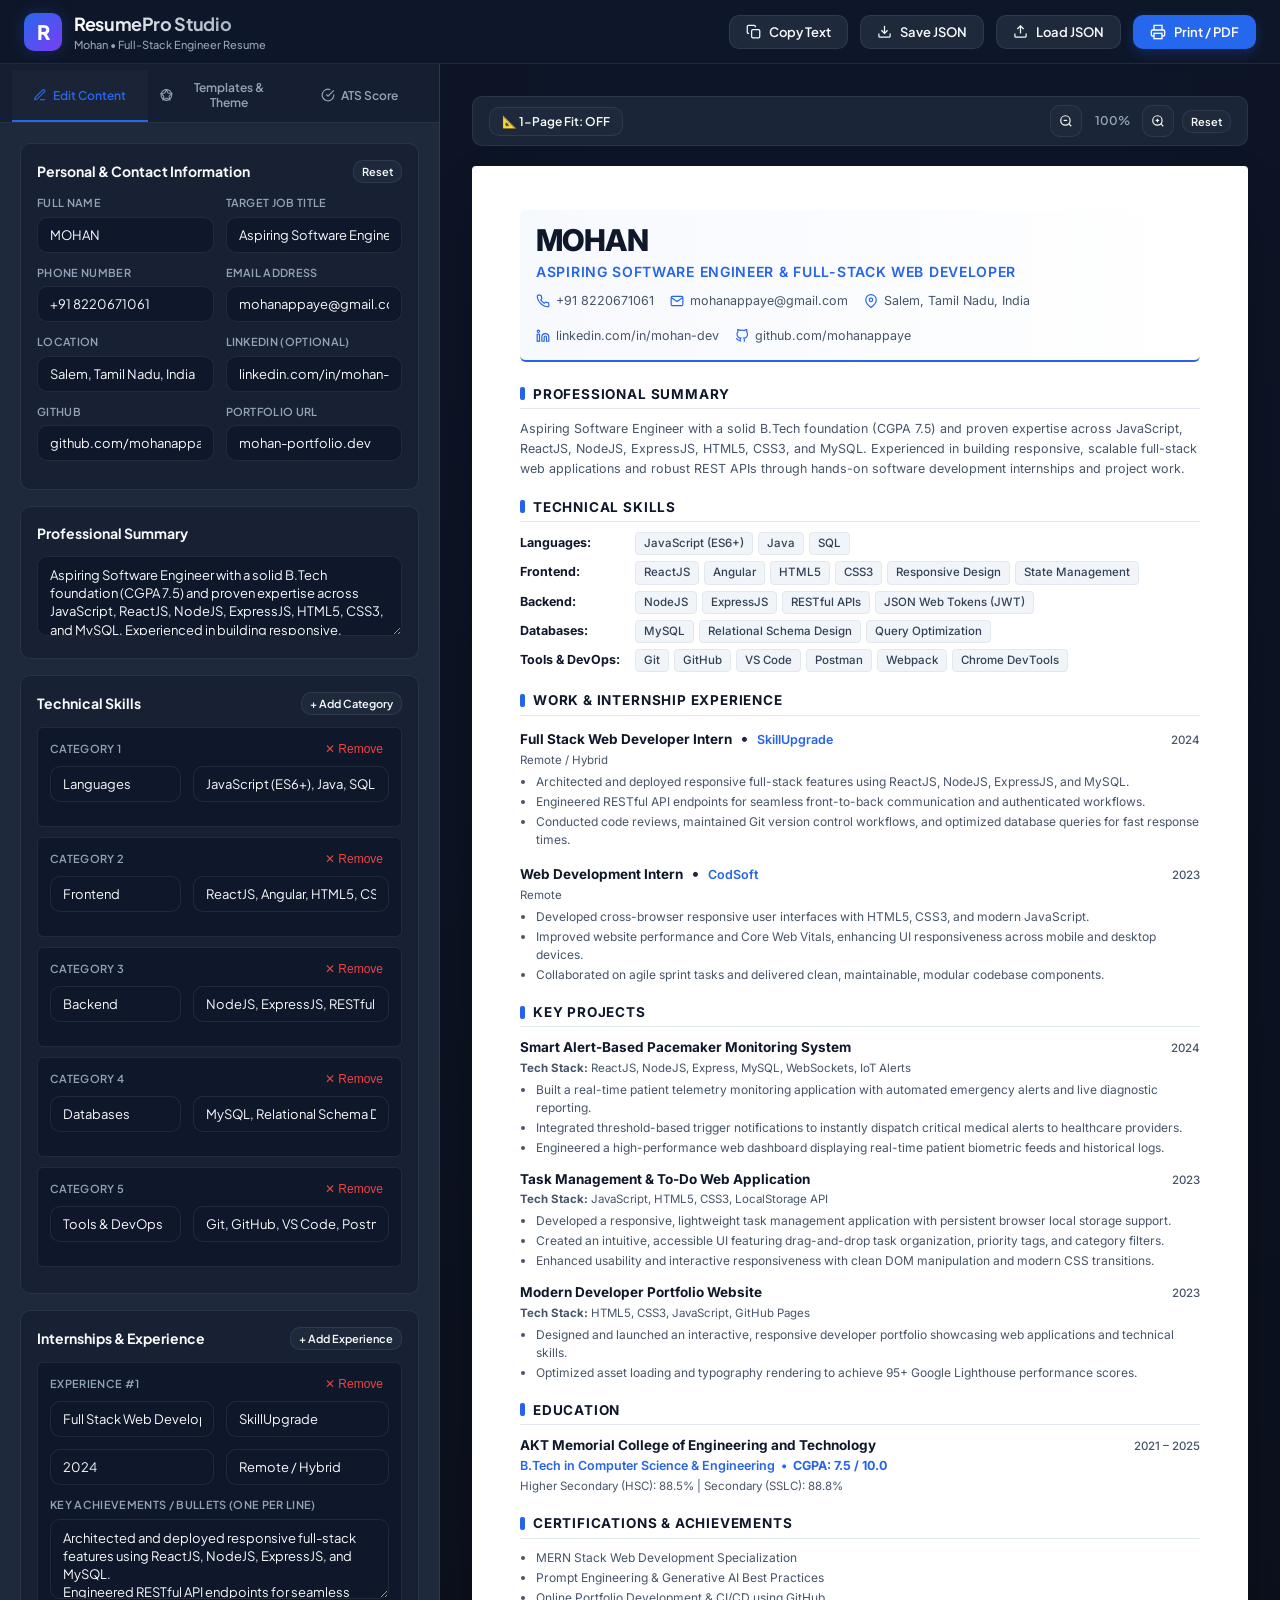
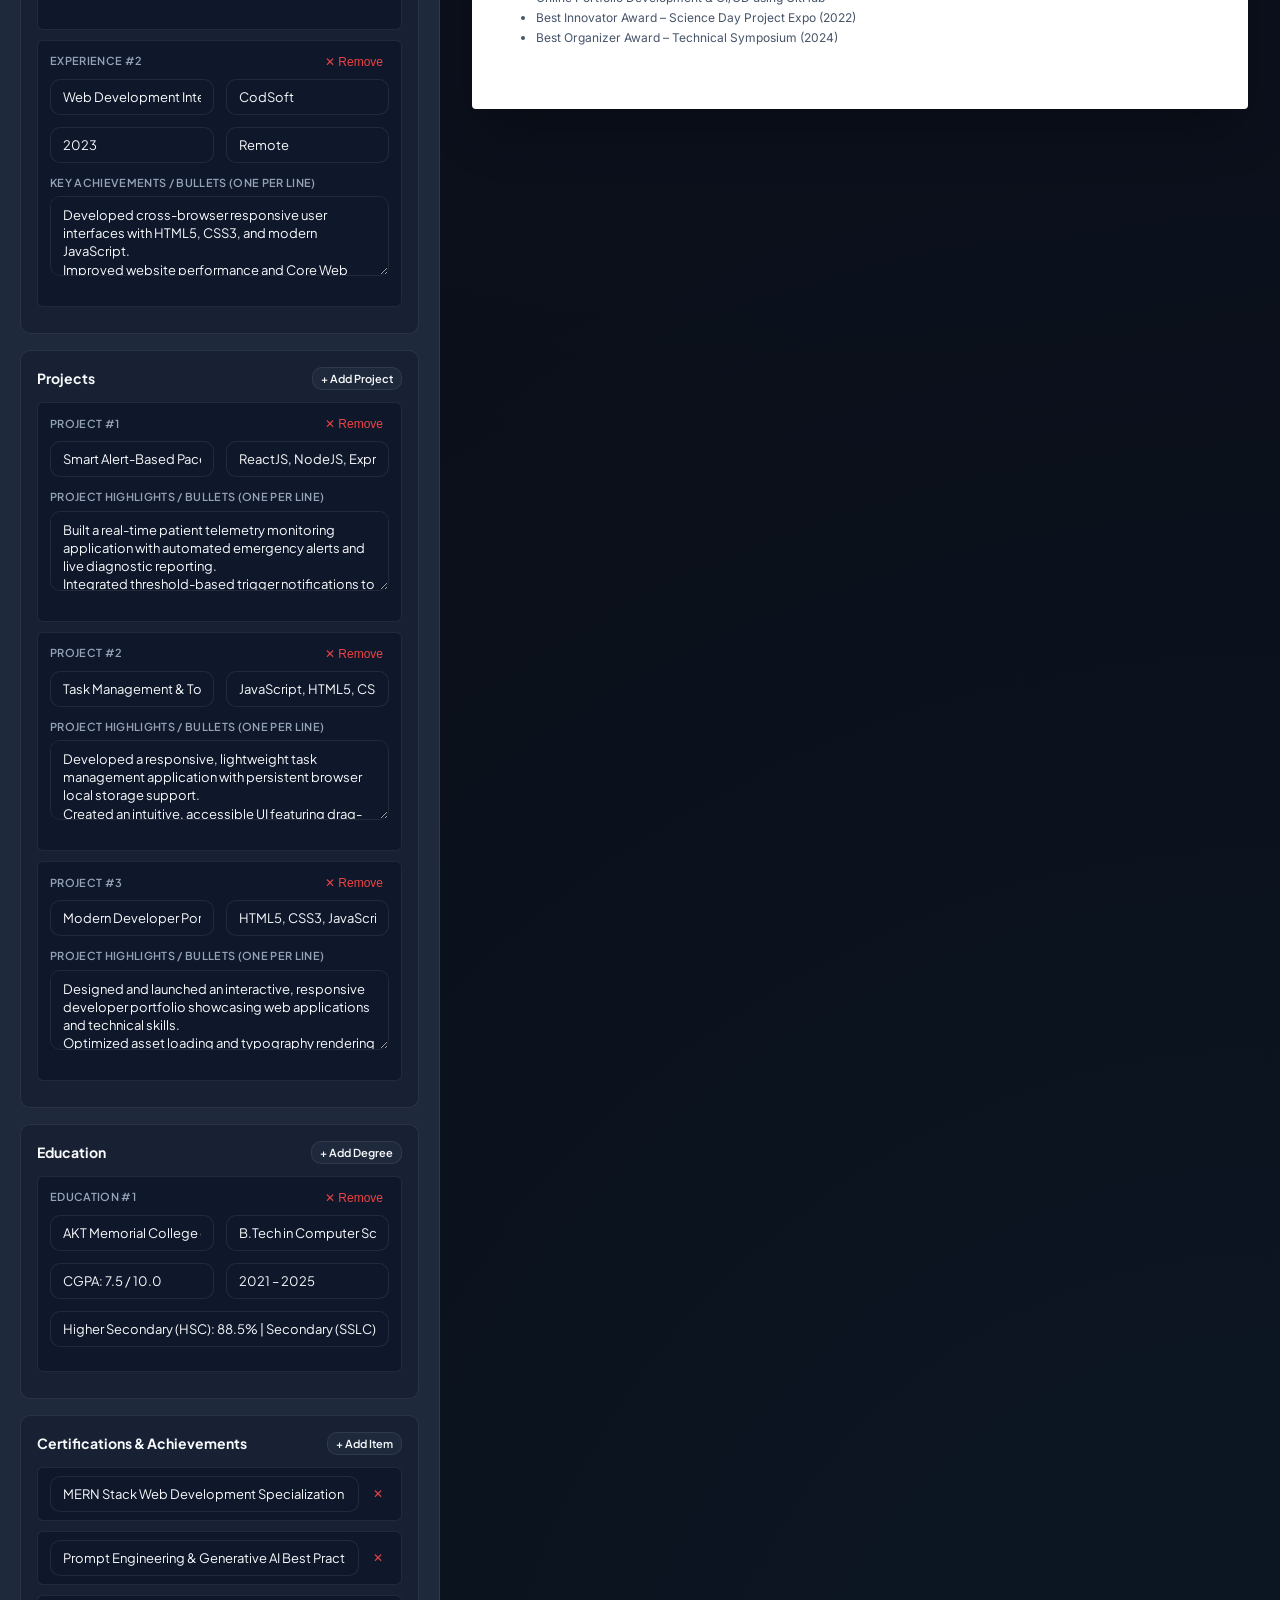
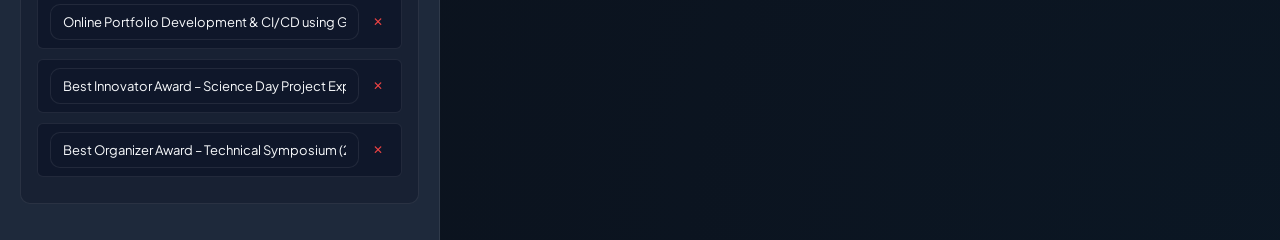
==== index.html @ 364270fd "create a professional look" ====
<!DOCTYPE html>
<html lang="en" data-accent="sapphire">
<head>
  <meta charset="UTF-8">
  <meta name="viewport" content="width=device-width, initial-scale=1.0">
  <title>ResumePro - Mohan's Interactive Resume & PDF Studio</title>
  <meta name="description" content="Professional Full-Stack Developer resume and interactive resume builder for Mohan, featuring ATS-optimized templates, live customizer, and one-click PDF export.">
  <link rel="stylesheet" href="styles.css">
  <link rel="icon" href="data:image/svg+xml,<svg xmlns=%22http://www.w3.org/2000/svg%22 viewBox=%220 0 100 100%22><text y=%22.9em%22 font-size=%2290%22>📄</text></svg>">
</head>
<body>
  <div class="app-wrapper">
    <!-- Top Navigation Bar -->
    <header class="top-navbar no-print">
      <div class="brand-container">
        <div class="brand-logo">R</div>
        <div class="brand-info">
          <h1>ResumePro Studio</h1>
          <span>Mohan • Full-Stack Engineer Resume</span>
        </div>
      </div>

      <div class="nav-actions">
        <button id="btnCopyText" class="btn btn-secondary" title="Copy formatted plain text to clipboard">
          <svg width="15" height="15" viewBox="0 0 24 24" fill="none" stroke="currentColor" stroke-width="2"><rect x="9" y="9" width="13" height="13" rx="2" ry="2"></rect><path d="M5 15H4a2 2 0 0 1-2-2V4a2 2 0 0 1 2-2h9a2 2 0 0 1 2 2v1"></path></svg>
          <span class="btn-text">Copy Text</span>
        </button>

        <button id="btnExportJson" class="btn btn-secondary" title="Export Resume Data as JSON">
          <svg width="15" height="15" viewBox="0 0 24 24" fill="none" stroke="currentColor" stroke-width="2"><path d="M21 15v4a2 2 0 0 1-2 2H5a2 2 0 0 1-2-2v-4"></path><polyline points="7 10 12 15 17 10"></polyline><line x1="12" y1="15" x2="12" y2="3"></line></svg>
          <span class="btn-text">Save JSON</span>
        </button>

        <button id="btnImportJson" class="btn btn-secondary" title="Import Resume Data from JSON">
          <svg width="15" height="15" viewBox="0 0 24 24" fill="none" stroke="currentColor" stroke-width="2"><path d="M21 15v4a2 2 0 0 1-2 2H5a2 2 0 0 1-2-2v-4"></path><polyline points="17 8 12 3 7 8"></polyline><line x1="12" y1="3" x2="12" y2="15"></line></svg>
          <span class="btn-text">Load JSON</span>
        </button>
        <input type="file" id="fileInputJson" accept=".json" style="display:none;">

        <button id="btnPrintPdf" class="btn btn-primary" title="Print or Save as High-Quality PDF">
          <svg width="16" height="16" viewBox="0 0 24 24" fill="none" stroke="currentColor" stroke-width="2"><polyline points="6 9 6 2 18 2 18 9"></polyline><path d="M6 18H4a2 2 0 0 1-2-2v-5a2 2 0 0 1 2-2h16a2 2 0 0 1 2 2v5a2 2 0 0 1-2 2h-2"></path><rect x="6" y="14" width="12" height="8"></rect></svg>
          <span>Print / PDF</span>
        </button>
      </div>
    </header>

    <!-- Main Workspace -->
    <main class="app-main">
      <!-- Left Panel: Customizer & Editor -->
      <aside class="editor-sidebar no-print">
        <!-- Tab Navigation -->
        <nav class="sidebar-tabs">
          <button class="tab-btn active" data-tab="tab-editor">
            <svg width="14" height="14" viewBox="0 0 24 24" fill="none" stroke="currentColor" stroke-width="2"><path d="M12 20h9"></path><path d="M16.5 3.5a2.121 2.121 0 0 1 3 3L7 19l-4 1 1-4L16.5 3.5z"></path></svg>
            Edit Content
          </button>
          <button class="tab-btn" data-tab="tab-design">
            <svg width="14" height="14" viewBox="0 0 24 24" fill="none" stroke="currentColor" stroke-width="2"><circle cx="12" cy="12" r="10"></circle><polygon points="12 2 15.09 8.26 22 9.27 17 14.14 18.18 21.02 12 17.77 5.82 21.02 7 14.14 2 9.27 8.91 8.26 12 2"></polygon></svg>
            Templates & Theme
          </button>
          <button class="tab-btn" data-tab="tab-ats">
            <svg width="14" height="14" viewBox="0 0 24 24" fill="none" stroke="currentColor" stroke-width="2"><path d="M22 11.08V12a10 10 0 1 1-5.93-9.14"></path><polyline points="22 4 12 14.01 9 11.01"></polyline></svg>
            ATS Score
          </button>
        </nav>

        <!-- Sidebar Body -->
        <div class="sidebar-content">
          
          <!-- TAB 1: CONTENT EDITOR -->
          <div id="tab-editor" class="tab-panel active">
            
            <!-- Personal Information -->
            <div class="form-section">
              <div class="form-section-title">
                <span>Personal & Contact Information</span>
                <button type="button" id="btnResetDefaults" class="btn btn-secondary" style="padding:4px 8px; font-size:11px;">Reset</button>
              </div>
              <div class="form-row">
                <div class="form-col">
                  <label class="form-label">Full Name</label>
                  <input type="text" id="inputFullName" class="text-input" placeholder="Full Name">
                </div>
                <div class="form-col">
                  <label class="form-label">Target Job Title</label>
                  <input type="text" id="inputTitle" class="text-input" placeholder="e.g. Full-Stack Software Engineer">
                </div>
              </div>
              <div class="form-row">
                <div class="form-col">
                  <label class="form-label">Phone Number</label>
                  <input type="text" id="inputPhone" class="text-input" placeholder="+91 8220671061">
                </div>
                <div class="form-col">
                  <label class="form-label">Email Address</label>
                  <input type="email" id="inputEmail" class="text-input" placeholder="email@domain.com">
                </div>
              </div>
              <div class="form-row">
                <div class="form-col">
                  <label class="form-label">Location</label>
                  <input type="text" id="inputLocation" class="text-input" placeholder="Salem, Tamil Nadu">
                </div>
                <div class="form-col">
                  <label class="form-label">LinkedIn (Optional)</label>
                  <input type="text" id="inputLinkedIn" class="text-input" placeholder="linkedin.com/in/username">
                </div>
              </div>
              <div class="form-row">
                <div class="form-col">
                  <label class="form-label">GitHub</label>
                  <input type="text" id="inputGitHub" class="text-input" placeholder="github.com/username">
                </div>
                <div class="form-col">
                  <label class="form-label">Portfolio URL</label>
                  <input type="text" id="inputPortfolio" class="text-input" placeholder="portfolio.dev">
                </div>
              </div>
            </div>

            <!-- Professional Summary -->
            <div class="form-section">
              <div class="form-section-title">
                <span>Professional Summary</span>
              </div>
              <textarea id="inputSummary" class="textarea-input" placeholder="Enter high-impact professional summary..."></textarea>
            </div>

            <!-- Technical Skills -->
            <div class="form-section">
              <div class="form-section-title">
                <span>Technical Skills</span>
                <button type="button" class="btn btn-secondary" style="padding:4px 8px; font-size:11px;" onclick="addSkill()">+ Add Category</button>
              </div>
              <div id="skillsFormContainer"></div>
            </div>

            <!-- Work / Internships -->
            <div class="form-section">
              <div class="form-section-title">
                <span>Internships & Experience</span>
                <button type="button" class="btn btn-secondary" style="padding:4px 8px; font-size:11px;" onclick="addExperience()">+ Add Experience</button>
              </div>
              <div id="experienceFormContainer"></div>
            </div>

            <!-- Projects -->
            <div class="form-section">
              <div class="form-section-title">
                <span>Projects</span>
                <button type="button" class="btn btn-secondary" style="padding:4px 8px; font-size:11px;" onclick="addProject()">+ Add Project</button>
              </div>
              <div id="projectsFormContainer"></div>
            </div>

            <!-- Education -->
            <div class="form-section">
              <div class="form-section-title">
                <span>Education</span>
                <button type="button" class="btn btn-secondary" style="padding:4px 8px; font-size:11px;" onclick="addEducation()">+ Add Degree</button>
              </div>
              <div id="educationFormContainer"></div>
            </div>

            <!-- Certifications -->
            <div class="form-section">
              <div class="form-section-title">
                <span>Certifications & Achievements</span>
                <button type="button" class="btn btn-secondary" style="padding:4px 8px; font-size:11px;" onclick="addCertification()">+ Add Item</button>
              </div>
              <div id="certificationsFormContainer"></div>
            </div>

          </div>

          <!-- TAB 2: DESIGN & TEMPLATES -->
          <div id="tab-design" class="tab-panel">
            <!-- Template Grid -->
            <div class="control-group">
              <div class="control-header">
                <span class="control-title">Choose Template</span>
              </div>
              <div class="template-grid">
                <div class="template-card active" data-template="modern-tech">
                  <div class="template-preview-thumb">
                    <div class="thumb-bar accent"></div>
                    <div class="thumb-lines">
                      <div class="thumb-line"></div>
                      <div class="thumb-line"></div>
                    </div>
                    <div class="thumb-bar" style="width: 80%;"></div>
                  </div>
                  <h4>Modern Tech</h4>
                  <p>Clean developer layout with skill tags and accent borders</p>
                </div>

                <div class="template-card" data-template="ats-minimalist">
                  <div class="template-preview-thumb" style="background:#ffffff; border:1px solid #ccc;">
                    <div class="thumb-bar" style="background:#111; margin:0 auto; width:50%;"></div>
                    <div class="thumb-lines" style="margin-top:4px;">
                      <div class="thumb-line" style="background:#444;"></div>
                      <div class="thumb-line" style="background:#444;"></div>
                    </div>
                  </div>
                  <h4>ATS Standard</h4>
                  <p>Single column classic high-contrast ATS scanner friendly</p>
                </div>

                <div class="template-card" data-template="executive-sapphire">
                  <div class="template-preview-thumb">
                    <div class="thumb-bar accent" style="width:100%; height:12px; border-radius:0;"></div>
                    <div class="thumb-lines" style="padding:4px;">
                      <div class="thumb-line"></div>
                      <div class="thumb-line"></div>
                    </div>
                  </div>
                  <h4>Executive Header</h4>
                  <p>Corporate style with prominent accent header banner</p>
                </div>

                <div class="template-card" data-template="creative-glass">
                  <div class="template-preview-thumb" style="background:#0f172a; border:1px solid rgba(255,255,255,0.2);">
                    <div class="thumb-bar" style="background:#38bdf8;"></div>
                    <div class="thumb-lines">
                      <div class="thumb-line" style="background:#334155;"></div>
                      <div class="thumb-line" style="background:#38bdf8;"></div>
                    </div>
                  </div>
                  <h4>Developer Dark</h4>
                  <p>Sleek terminal & glass dark mode aesthetic</p>
                </div>
              </div>
            </div>

            <!-- Accent Color -->
            <div class="control-group">
              <div class="control-header">
                <span class="control-title">Theme Accent Color</span>
              </div>
              <div class="color-picker-grid">
                <button class="color-dot active" data-color="sapphire" title="Sapphire Blue"></button>
                <button class="color-dot" data-color="emerald" title="Emerald Green"></button>
                <button class="color-dot" data-color="violet" title="Violet Purple"></button>
                <button class="color-dot" data-color="crimson" title="Crimson Ruby"></button>
                <button class="color-dot" data-color="amber" title="Amber Gold"></button>
                <button class="color-dot" data-color="slate" title="Slate Obsidian"></button>
              </div>
            </div>

            <!-- Typography -->
            <div class="control-group">
              <div class="control-header">
                <span class="control-title">Typography & Font</span>
              </div>
              <select id="fontSelector" class="select-input">
                <option value="'Inter', sans-serif">Inter (Modern Clean)</option>
                <option value="'Plus Jakarta Sans', sans-serif">Plus Jakarta Sans (Contemporary)</option>
                <option value="'Outfit', sans-serif">Outfit (Geometric Tech)</option>
                <option value="Arial, Helvetica, sans-serif">Arial / Standard (Max ATS)</option>
                <option value="'Merriweather', serif">Merriweather (Classic Editorial)</option>
              </select>
            </div>
          </div>

          <!-- TAB 3: ATS SCORE & INSIGHTS -->
          <div id="tab-ats" class="tab-panel">
            <div class="ats-card">
              <div class="ats-score-display">
                <div id="atsScoreCircle" class="score-circle">
                  <span id="atsScoreNumber" class="score-number">95%</span>
                </div>
                <div class="ats-meta">
                  <h4>ATS Ready Score</h4>
                  <p>Optimized for Applicant Tracking Systems</p>
                </div>
              </div>

              <div class="control-title" style="margin-bottom:8px;">Compliance Checklist</div>
              <ul id="atsChecklist" class="ats-checklist">
                <!-- Dynamically populated -->
              </ul>
            </div>

            <div class="form-section">
              <div class="form-section-title">Target Job Keyword Match</div>
              <p style="font-size:12px; color:var(--text-muted); line-height:1.5; margin-bottom:10px;">
                Resume contains key industry buzzwords: <strong>ReactJS, NodeJS, ExpressJS, MySQL, JavaScript, HTML5, CSS3, REST API, Git</strong>.
              </p>
              <div class="badge badge-success">✓ 100% Core Keyword Coverage</div>
            </div>
          </div>

        </div>
      </aside>

      <!-- Right Panel: Resume Preview & Action Canvas -->
      <section class="preview-container">
        <!-- Floating Canvas Toolbar -->
        <div class="canvas-toolbar no-print">
          <div class="toolbar-group">
            <button id="btnCompactToggle" class="btn btn-secondary" style="padding:6px 12px; font-size:12px;" title="Auto-tune margins to fit onto 1 single page">
              <span>📐 1-Page Fit: OFF</span>
            </button>
          </div>

          <div class="toolbar-group">
            <button id="btnZoomOut" class="btn btn-secondary btn-icon-only" title="Zoom Out">
              <svg width="14" height="14" viewBox="0 0 24 24" fill="none" stroke="currentColor" stroke-width="2"><circle cx="11" cy="11" r="8"></circle><line x1="21" y1="21" x2="16.65" y2="16.65"></line><line x1="8" y1="11" x2="14" y2="11"></line></svg>
            </button>
            <span id="zoomBadge" class="zoom-badge">100%</span>
            <button id="btnZoomIn" class="btn btn-secondary btn-icon-only" title="Zoom In">
              <svg width="14" height="14" viewBox="0 0 24 24" fill="none" stroke="currentColor" stroke-width="2"><circle cx="11" cy="11" r="8"></circle><line x1="21" y1="21" x2="16.65" y2="16.65"></line><line x1="11" y1="8" x2="11" y2="14"></line><line x1="8" y1="11" x2="14" y2="11"></line></svg>
            </button>
            <button id="btnZoomReset" class="btn btn-secondary" style="padding:4px 8px; font-size:11px;" title="Reset Zoom">Reset</button>
          </div>
        </div>

        <!-- Rendered Resume Document Sheet (Live DOM) -->
        <div id="resumeSheet" class="resume-sheet template-modern-tech">
          <!-- Dynamic Content rendered by app.js -->
        </div>
      </section>
    </main>
  </div>

  <script src="app.js"></script>
</body>
</html>
---- styles.css ----
/* ==========================================================================
   ResumePro - Professional Resume Builder & Showcase
   Design System & Theme Tokens
   ========================================================================== */

@import url('https://fonts.googleapis.com/css2?family=Inter:wght@300;400;500;600;700;800&family=Outfit:wght@400;500;600;700;800&family=Plus+Jakarta+Sans:wght@400;500;600;700;800&family=JetBrains+Mono:wght@400;500;600&family=Merriweather:ital,wght@0,300;0,400;0,700;1,300&display=swap');

:root {
  /* Brand Palettes */
  --primary-hue: 220;
  --primary: hsl(var(--primary-hue), 85%, 54%);
  --primary-hover: hsl(var(--primary-hue), 85%, 46%);
  --primary-light: hsl(var(--primary-hue), 85%, 96%);
  --primary-dark: hsl(var(--primary-hue), 90%, 30%);
  --primary-glow: hsla(var(--primary-hue), 85%, 54%, 0.25);
  
  /* Neutral Dark Theme */
  --bg-app: #0f172a;
  --bg-surface: #1e293b;
  --bg-surface-elevated: #334155;
  --bg-surface-glass: rgba(30, 41, 59, 0.75);
  --border-subtle: rgba(255, 255, 255, 0.08);
  --border-focus: rgba(99, 102, 241, 0.5);
  
  --text-main: #f8fafc;
  --text-muted: #94a3b8;
  --text-dim: #64748b;
  
  /* Resume Document Standards (A4 Canvas) */
  --doc-bg: #ffffff;
  --doc-text: #1e293b;
  --doc-text-muted: #475569;
  --doc-heading: #0f172a;
  --doc-border: #e2e8f0;
  --doc-primary: #2563eb;
  --doc-secondary: #0ea5e9;
  --doc-tag-bg: #f1f5f9;
  --doc-tag-text: #334155;

  /* Typography */
  --font-ui: 'Plus Jakarta Sans', 'Inter', system-ui, sans-serif;
  --font-doc: 'Inter', -apple-system, BlinkMacSystemFont, 'Segoe UI', Roboto, sans-serif;
  --font-heading: 'Outfit', 'Inter', sans-serif;
  --font-mono: 'JetBrains Mono', monospace;
  --font-serif: 'Merriweather', Georgia, serif;

  /* Shadows */
  --shadow-sm: 0 1px 2px 0 rgb(0 0 0 / 0.05);
  --shadow-md: 0 4px 6px -1px rgb(0 0 0 / 0.1), 0 2px 4px -2px rgb(0 0 0 / 0.1);
  --shadow-lg: 0 10px 15px -3px rgb(0 0 0 / 0.1), 0 4px 6px -4px rgb(0 0 0 / 0.1);
  --shadow-xl: 0 20px 25px -5px rgb(0 0 0 / 0.2), 0 8px 10px -6px rgb(0 0 0 / 0.2);
  --shadow-doc: 0 25px 50px -12px rgba(0, 0, 0, 0.35);

  /* Spacing and Sizing */
  --header-height: 64px;
  --radius-sm: 6px;
  --radius-md: 10px;
  --radius-lg: 16px;
  --radius-full: 9999px;
  --transition: all 0.2s cubic-bezier(0.16, 1, 0.3, 1);
}

/* Theme Accents */
[data-accent="sapphire"] {
  --primary-hue: 220;
  --doc-primary: #2563eb;
  --doc-secondary: #3b82f6;
}

[data-accent="emerald"] {
  --primary-hue: 160;
  --doc-primary: #059669;
  --doc-secondary: #10b981;
}

[data-accent="violet"] {
  --primary-hue: 265;
  --doc-primary: #7c3aed;
  --doc-secondary: #8b5cf6;
}

[data-accent="crimson"] {
  --primary-hue: 345;
  --doc-primary: #e11d48;
  --doc-secondary: #f43f5e;
}

[data-accent="amber"] {
  --primary-hue: 35;
  --doc-primary: #d97706;
  --doc-secondary: #f59e0b;
}

[data-accent="slate"] {
  --primary-hue: 215;
  --doc-primary: #334155;
  --doc-secondary: #64748b;
}

/* Base Reset */
*, *::before, *::after {
  box-sizing: border-box;
  margin: 0;
  padding: 0;
}

body {
  font-family: var(--font-ui);
  background-color: var(--bg-app);
  color: var(--text-main);
  line-height: 1.5;
  min-height: 100vh;
  overflow-x: hidden;
  -webkit-font-smoothing: antialiased;
}

/* Custom Scrollbars */
::-webkit-scrollbar {
  width: 8px;
  height: 8px;
}
::-webkit-scrollbar-track {
  background: var(--bg-app);
}
::-webkit-scrollbar-thumb {
  background: var(--bg-surface-elevated);
  border-radius: 4px;
}
::-webkit-scrollbar-thumb:hover {
  background: var(--text-dim);
}

/* ==========================================================================
   App Layout & Header
   ========================================================================== */

.app-wrapper {
  display: flex;
  flex-direction: column;
  min-height: 100vh;
}

.top-navbar {
  height: var(--header-height);
  background: rgba(15, 23, 42, 0.85);
  backdrop-filter: blur(12px);
  -webkit-backdrop-filter: blur(12px);
  border-bottom: 1px solid var(--border-subtle);
  display: flex;
  align-items: center;
  justify-content: space-between;
  padding: 0 24px;
  position: sticky;
  top: 0;
  z-index: 100;
}

.brand-container {
  display: flex;
  align-items: center;
  gap: 12px;
}

.brand-logo {
  width: 38px;
  height: 38px;
  background: linear-gradient(135deg, var(--primary) 0%, hsl(calc(var(--primary-hue) + 40), 90%, 60%) 100%);
  border-radius: var(--radius-md);
  display: flex;
  align-items: center;
  justify-content: center;
  color: white;
  font-weight: 800;
  font-size: 20px;
  box-shadow: 0 0 16px var(--primary-glow);
}

.brand-info h1 {
  font-size: 18px;
  font-weight: 700;
  letter-spacing: -0.02em;
  background: linear-gradient(to right, #ffffff, #94a3b8);
  -webkit-background-clip: text;
  -webkit-text-fill-color: transparent;
}

.brand-info span {
  font-size: 11px;
  color: var(--text-muted);
  font-weight: 500;
  display: block;
}

.nav-actions {
  display: flex;
  align-items: center;
  gap: 12px;
}

/* Action Buttons */
.btn {
  display: inline-flex;
  align-items: center;
  justify-content: center;
  gap: 8px;
  padding: 8px 16px;
  border-radius: var(--radius-md);
  font-size: 13px;
  font-weight: 600;
  cursor: pointer;
  transition: var(--transition);
  border: 1px solid transparent;
  text-decoration: none;
  font-family: inherit;
  white-space: nowrap;
}

.btn-primary {
  background: var(--primary);
  color: white;
  box-shadow: 0 4px 12px var(--primary-glow);
}

.btn-primary:hover {
  background: var(--primary-hover);
  transform: translateY(-1px);
  box-shadow: 0 6px 16px var(--primary-glow);
}

.btn-secondary {
  background: var(--bg-surface);
  color: var(--text-main);
  border-color: var(--border-subtle);
}

.btn-secondary:hover {
  background: var(--bg-surface-elevated);
  border-color: rgba(255, 255, 255, 0.15);
  transform: translateY(-1px);
}

.btn-accent {
  background: linear-gradient(135deg, #10b981 0%, #059669 100%);
  color: white;
  box-shadow: 0 4px 12px rgba(16, 185, 129, 0.25);
}

.btn-accent:hover {
  filter: brightness(1.1);
  transform: translateY(-1px);
}

.btn-icon-only {
  padding: 8px;
  border-radius: var(--radius-md);
}

.badge {
  display: inline-flex;
  align-items: center;
  padding: 2px 8px;
  border-radius: var(--radius-full);
  font-size: 11px;
  font-weight: 600;
}

.badge-success {
  background: rgba(16, 185, 129, 0.15);
  color: #34d399;
  border: 1px solid rgba(16, 185, 129, 0.3);
}

.badge-warning {
  background: rgba(245, 158, 11, 0.15);
  color: #fbbf24;
  border: 1px solid rgba(245, 158, 11, 0.3);
}

/* ==========================================================================
   Main Workspace: Editor Sidebar & Resume Preview Canvas
   ========================================================================== */

.app-main {
  display: flex;
  flex: 1;
  height: calc(100vh - var(--header-height));
  overflow: hidden;
}

/* Left Sidebar: Controls & Live Editor */
.editor-sidebar {
  width: 440px;
  background: var(--bg-surface);
  border-right: 1px solid var(--border-subtle);
  display: flex;
  flex-direction: column;
  overflow: hidden;
  transition: var(--transition);
  z-index: 20;
}

.sidebar-tabs {
  display: flex;
  background: rgba(15, 23, 42, 0.5);
  border-bottom: 1px solid var(--border-subtle);
  padding: 6px 12px 0;
  gap: 4px;
}

.tab-btn {
  flex: 1;
  padding: 10px 8px;
  background: transparent;
  border: none;
  color: var(--text-muted);
  font-size: 12px;
  font-weight: 600;
  cursor: pointer;
  border-bottom: 2px solid transparent;
  display: flex;
  align-items: center;
  justify-content: center;
  gap: 6px;
  transition: var(--transition);
  font-family: inherit;
}

.tab-btn:hover {
  color: var(--text-main);
}

.tab-btn.active {
  color: var(--primary);
  border-bottom-color: var(--primary);
  background: rgba(255, 255, 255, 0.02);
}

.sidebar-content {
  flex: 1;
  overflow-y: auto;
  padding: 20px;
}

.tab-panel {
  display: none;
}

.tab-panel.active {
  display: block;
}

/* Controls Sections */
.control-group {
  margin-bottom: 24px;
}

.control-header {
  display: flex;
  align-items: center;
  justify-content: space-between;
  margin-bottom: 12px;
}

.control-title {
  font-size: 13px;
  font-weight: 700;
  text-transform: uppercase;
  letter-spacing: 0.05em;
  color: var(--text-muted);
  display: flex;
  align-items: center;
  gap: 8px;
}

/* Template Grid Selector */
.template-grid {
  display: grid;
  grid-template-columns: repeat(2, 1fr);
  gap: 12px;
}

.template-card {
  background: var(--bg-app);
  border: 2px solid var(--border-subtle);
  border-radius: var(--radius-md);
  padding: 12px;
  cursor: pointer;
  transition: var(--transition);
  text-align: left;
}

.template-card:hover {
  border-color: var(--primary-glow);
  transform: translateY(-2px);
}

.template-card.active {
  border-color: var(--primary);
  background: rgba(37, 99, 235, 0.08);
  box-shadow: 0 0 12px var(--primary-glow);
}

.template-preview-thumb {
  height: 60px;
  background: var(--bg-surface-elevated);
  border-radius: 4px;
  margin-bottom: 8px;
  display: flex;
  flex-direction: column;
  padding: 6px;
  gap: 4px;
  overflow: hidden;
}

.thumb-bar {
  height: 6px;
  background: var(--text-dim);
  border-radius: 2px;
  width: 60%;
}

.thumb-bar.accent {
  background: var(--primary);
}

.thumb-lines {
  display: flex;
  gap: 4px;
}

.thumb-line {
  height: 4px;
  background: rgba(255, 255, 255, 0.15);
  border-radius: 2px;
  flex: 1;
}

.template-card h4 {
  font-size: 13px;
  font-weight: 600;
  color: var(--text-main);
}

.template-card p {
  font-size: 11px;
  color: var(--text-muted);
  margin-top: 2px;
}

/* Accent Color Picker */
.color-picker-grid {
  display: flex;
  gap: 10px;
}

.color-dot {
  width: 32px;
  height: 32px;
  border-radius: var(--radius-full);
  border: 2px solid transparent;
  cursor: pointer;
  transition: var(--transition);
  position: relative;
}

.color-dot.active {
  border-color: white;
  transform: scale(1.15);
  box-shadow: 0 0 12px rgba(255, 255, 255, 0.4);
}

.color-dot[data-color="sapphire"] { background: #2563eb; }
.color-dot[data-color="emerald"] { background: #059669; }
.color-dot[data-color="violet"] { background: #7c3aed; }
.color-dot[data-color="crimson"] { background: #e11d48; }
.color-dot[data-color="amber"] { background: #d97706; }
.color-dot[data-color="slate"] { background: #334155; }

/* Font and Typography Selector */
.select-input, .text-input, .textarea-input {
  width: 100%;
  background: var(--bg-app);
  border: 1px solid var(--border-subtle);
  color: var(--text-main);
  padding: 9px 12px;
  border-radius: var(--radius-md);
  font-size: 13px;
  font-family: inherit;
  transition: var(--transition);
  outline: none;
}

.select-input:focus, .text-input:focus, .textarea-input:focus {
  border-color: var(--primary);
  box-shadow: 0 0 0 2px var(--primary-glow);
}

.textarea-input {
  resize: vertical;
  min-height: 80px;
  line-height: 1.4;
}

/* Form Styles for Editor */
.form-section {
  background: rgba(15, 23, 42, 0.4);
  border: 1px solid var(--border-subtle);
  border-radius: var(--radius-md);
  padding: 16px;
  margin-bottom: 16px;
}

.form-section-title {
  font-size: 14px;
  font-weight: 700;
  color: var(--text-main);
  margin-bottom: 12px;
  display: flex;
  align-items: center;
  justify-content: space-between;
}

.form-row {
  display: flex;
  gap: 12px;
  margin-bottom: 12px;
}

.form-col {
  flex: 1;
}

.form-label {
  display: block;
  font-size: 11px;
  font-weight: 600;
  color: var(--text-muted);
  margin-bottom: 5px;
  text-transform: uppercase;
  letter-spacing: 0.03em;
}

.item-card {
  background: var(--bg-app);
  border: 1px solid var(--border-subtle);
  border-radius: var(--radius-sm);
  padding: 12px;
  margin-bottom: 10px;
  position: relative;
}

.item-card-header {
  display: flex;
  justify-content: space-between;
  align-items: center;
  margin-bottom: 8px;
}

.btn-remove {
  background: transparent;
  border: none;
  color: #ef4444;
  cursor: pointer;
  font-size: 12px;
  padding: 2px 6px;
  border-radius: 4px;
  transition: var(--transition);
}

.btn-remove:hover {
  background: rgba(239, 68, 68, 0.15);
}

/* ATS Checker Widget */
.ats-card {
  background: linear-gradient(135deg, rgba(30, 41, 59, 0.9) 0%, rgba(15, 23, 42, 0.9) 100%);
  border: 1px solid var(--border-subtle);
  border-radius: var(--radius-lg);
  padding: 18px;
  margin-bottom: 20px;
  box-shadow: var(--shadow-md);
}

.ats-score-display {
  display: flex;
  align-items: center;
  gap: 16px;
  margin-bottom: 14px;
}

.score-circle {
  width: 64px;
  height: 64px;
  border-radius: var(--radius-full);
  background: conic-gradient(#10b981 var(--score-pct, 95%), #334155 0);
  display: flex;
  align-items: center;
  justify-content: center;
  position: relative;
}

.score-circle::before {
  content: '';
  position: absolute;
  inset: 6px;
  background: var(--bg-surface);
  border-radius: var(--radius-full);
}

.score-number {
  position: relative;
  font-size: 18px;
  font-weight: 800;
  color: #34d399;
}

.ats-meta h4 {
  font-size: 15px;
  font-weight: 700;
  color: var(--text-main);
}

.ats-meta p {
  font-size: 12px;
  color: var(--text-muted);
}

.ats-checklist {
  list-style: none;
  display: flex;
  flex-direction: column;
  gap: 6px;
}

.ats-item {
  font-size: 12px;
  color: var(--text-muted);
  display: flex;
  align-items: center;
  gap: 8px;
}

.ats-item.passed {
  color: #a7f3d0;
}

.ats-item.passed::before {
  content: '✓';
  color: #10b981;
  font-weight: 800;
}

/* ==========================================================================
   Right Panel: Canvas & Resume Document Preview
   ========================================================================== */

.preview-container {
  flex: 1;
  background: #0b0f19;
  background-image: 
    radial-gradient(circle at 50% 0%, rgba(37, 99, 235, 0.08) 0%, transparent 60%),
    radial-gradient(circle at 100% 100%, rgba(14, 165, 233, 0.05) 0%, transparent 50%);
  overflow-y: auto;
  padding: 32px;
  display: flex;
  flex-direction: column;
  align-items: center;
  position: relative;
}

.canvas-toolbar {
  width: 100%;
  max-width: 820px;
  display: flex;
  align-items: center;
  justify-content: space-between;
  margin-bottom: 20px;
  background: rgba(30, 41, 59, 0.85);
  backdrop-filter: blur(8px);
  border: 1px solid var(--border-subtle);
  border-radius: var(--radius-md);
  padding: 8px 16px;
}

.toolbar-group {
  display: flex;
  align-items: center;
  gap: 8px;
}

.zoom-badge {
  font-size: 12px;
  font-weight: 600;
  color: var(--text-muted);
  min-width: 44px;
  text-align: center;
}

/* Resume Document Sheet (A4 Proportion) */
.resume-sheet {
  width: 100%;
  max-width: 820px;
  min-height: 1080px;
  background: var(--doc-bg);
  color: var(--doc-text);
  box-shadow: var(--shadow-doc);
  border-radius: 4px;
  padding: 44px 48px;
  font-family: var(--font-doc);
  box-sizing: border-box;
  position: relative;
  transition: var(--transition);
}

/* Resume Global Elements */
.resume-header {
  margin-bottom: 22px;
  border-bottom: 2px solid var(--doc-primary);
  padding-bottom: 14px;
}

.resume-name {
  font-size: 30px;
  font-weight: 800;
  letter-spacing: -0.02em;
  color: var(--doc-heading);
  line-height: 1.1;
  text-transform: uppercase;
}

.resume-role {
  font-size: 14px;
  font-weight: 600;
  color: var(--doc-primary);
  margin-top: 4px;
  text-transform: uppercase;
  letter-spacing: 0.05em;
}

.resume-contact {
  display: flex;
  flex-wrap: wrap;
  align-items: center;
  gap: 16px;
  margin-top: 10px;
  font-size: 12.5px;
  color: var(--doc-text-muted);
}

.contact-item {
  display: inline-flex;
  align-items: center;
  gap: 6px;
  text-decoration: none;
  color: inherit;
}

.contact-item svg {
  color: var(--doc-primary);
}

.contact-item:hover {
  color: var(--doc-primary);
}

/* Resume Section Layouts */
.resume-section {
  margin-bottom: 18px;
}

.section-title {
  font-size: 13.5px;
  font-weight: 700;
  text-transform: uppercase;
  letter-spacing: 0.06em;
  color: var(--doc-heading);
  border-bottom: 1px solid var(--doc-border);
  padding-bottom: 4px;
  margin-bottom: 10px;
  display: flex;
  align-items: center;
  gap: 8px;
}

.section-title::before {
  content: '';
  display: inline-block;
  width: 5px;
  height: 13px;
  background: var(--doc-primary);
  border-radius: 2px;
}

.resume-summary-text {
  font-size: 12.5px;
  line-height: 1.6;
  color: var(--doc-text-muted);
}

/* Skills Category Layout */
.skills-container {
  display: flex;
  flex-direction: column;
  gap: 6px;
}

.skill-category {
  display: flex;
  align-items: baseline;
  font-size: 12.5px;
  gap: 10px;
}

.skill-category-name {
  font-weight: 700;
  color: var(--doc-heading);
  min-width: 105px;
  flex-shrink: 0;
}

.skill-tags {
  display: flex;
  flex-wrap: wrap;
  gap: 5px;
}

.skill-tag {
  background: var(--doc-tag-bg);
  color: var(--doc-tag-text);
  padding: 2px 8px;
  border-radius: 4px;
  font-size: 11.5px;
  font-weight: 500;
  border: 1px solid var(--doc-border);
}

/* Experience / Project Entry Cards */
.entry-card {
  margin-bottom: 12px;
}

.entry-card:last-child {
  margin-bottom: 0;
}

.entry-header {
  display: flex;
  justify-content: space-between;
  align-items: baseline;
}

.entry-title {
  font-size: 13.5px;
  font-weight: 700;
  color: var(--doc-heading);
}

.entry-subtitle {
  font-size: 12.5px;
  font-weight: 600;
  color: var(--doc-primary);
}

.entry-date {
  font-size: 11.5px;
  color: var(--doc-text-muted);
  font-weight: 500;
}

.entry-meta {
  font-size: 11.5px;
  color: var(--doc-text-muted);
  margin-top: 2px;
}

.entry-bullet-list {
  margin-top: 4px;
  padding-left: 16px;
}

.entry-bullet-list li {
  font-size: 12px;
  line-height: 1.5;
  color: var(--doc-text-muted);
  margin-bottom: 2px;
}

/* Two Column Resume Grid Layouts */
.resume-grid {
  display: grid;
  grid-template-columns: 1fr 1fr;
  gap: 20px;
}

/* ==========================================================================
   TEMPLATE VARIATIONS
   ========================================================================== */

/* Template 1: Modern Tech (Default) */
.template-modern-tech .resume-header {
  border-bottom: 2.5px solid var(--doc-primary);
  background: linear-gradient(to right, rgba(37, 99, 235, 0.04), transparent);
  padding: 14px 16px;
  border-radius: 6px;
}

/* Template 2: Minimalist ATS */
.template-ats-minimalist {
  font-family: Arial, Helvetica, sans-serif;
  color: #111827;
  padding: 36px 40px;
}

.template-ats-minimalist .resume-header {
  text-align: center;
  border-bottom: 1.5px solid #111827;
  padding-bottom: 10px;
}

.template-ats-minimalist .resume-name {
  font-size: 24px;
  color: #111827;
}

.template-ats-minimalist .resume-role {
  color: #374151;
}

.template-ats-minimalist .resume-contact {
  justify-content: center;
  gap: 12px;
  font-size: 11.5px;
  color: #374151;
}

.template-ats-minimalist .section-title {
  font-size: 12.5px;
  border-bottom: 1px solid #111827;
  color: #111827;
  padding-bottom: 2px;
}

.template-ats-minimalist .section-title::before {
  display: none;
}

.template-ats-minimalist .skill-tag {
  background: transparent;
  border: none;
  padding: 0;
  color: #111827;
}

.template-ats-minimalist .skill-tag::after {
  content: ', ';
}
.template-ats-minimalist .skill-tag:last-child::after {
  content: '';
}

/* Template 3: Executive Corporate */
.template-executive-sapphire .resume-header {
  background: var(--doc-primary);
  color: white;
  margin: -44px -48px 20px -48px;
  padding: 28px 48px;
  border-bottom: none;
}

.template-executive-sapphire .resume-name {
  color: white;
}

.template-executive-sapphire .resume-role {
  color: rgba(255, 255, 255, 0.9);
}

.template-executive-sapphire .resume-contact {
  color: rgba(255, 255, 255, 0.85);
}

.template-executive-sapphire .contact-item svg {
  color: white;
}

.template-executive-sapphire .section-title {
  color: var(--doc-primary);
  border-bottom: 2px solid var(--doc-primary);
}

/* Template 4: Creative Developer (Glass/Dark) */
.template-creative-glass {
  background: #0f172a;
  color: #f1f5f9;
  border: 1px solid rgba(255, 255, 255, 0.1);
}

.template-creative-glass .resume-name {
  color: #ffffff;
  background: linear-gradient(to right, #ffffff, #93c5fd);
  -webkit-background-clip: text;
  -webkit-text-fill-color: transparent;
}

.template-creative-glass .resume-contact, 
.template-creative-glass .resume-summary-text,
.template-creative-glass .entry-bullet-list li,
.template-creative-glass .entry-date,
.template-creative-glass .entry-meta {
  color: #94a3b8;
}

.template-creative-glass .entry-title,
.template-creative-glass .skill-category-name,
.template-creative-glass .section-title {
  color: #f8fafc;
}

.template-creative-glass .section-title {
  border-bottom-color: rgba(255, 255, 255, 0.15);
}

.template-creative-glass .skill-tag {
  background: rgba(30, 41, 59, 0.8);
  border-color: rgba(255, 255, 255, 0.1);
  color: #cbd5e1;
}

/* ==========================================================================
   PRINT STYLESHEET (A4 Perfection)
   ========================================================================== */

@media print {
  @page {
    size: A4 portrait;
    margin: 0;
  }

  html, body {
    background: #ffffff !important;
    color: #000000 !important;
    margin: 0 !important;
    padding: 0 !important;
    height: auto !important;
    overflow: visible !important;
  }

  .top-navbar,
  .editor-sidebar,
  .canvas-toolbar,
  .no-print {
    display: none !important;
  }

  .app-main {
    display: block !important;
    height: auto !important;
    overflow: visible !important;
  }

  .preview-container {
    background: transparent !important;
    padding: 0 !important;
    margin: 0 !important;
    overflow: visible !important;
    display: block !important;
  }

  .resume-sheet {
    max-width: 100% !important;
    width: 210mm !important;
    min-height: 297mm !important;
    box-shadow: none !important;
    border-radius: 0 !important;
    padding: 14mm 16mm !important;
    margin: 0 auto !important;
    page-break-inside: avoid;
    box-sizing: border-box !important;
  }

  .template-executive-sapphire .resume-header {
    margin: -14mm -16mm 14px -16mm !important;
    padding: 14mm 16mm !important;
    -webkit-print-color-adjust: exact !important;
    print-color-adjust: exact !important;
  }

  .entry-card, .resume-section {
    page-break-inside: avoid;
  }

  * {
    -webkit-print-color-adjust: exact !important;
    print-color-adjust: exact !important;
  }
}

/* ==========================================================================
   Responsive UI Breakdown
   ========================================================================== */

@media (max-width: 1024px) {
  .app-main {
    flex-direction: column;
    height: auto;
    overflow: visible;
  }

  .editor-sidebar {
    width: 100%;
    height: auto;
    max-height: 520px;
    border-right: none;
    border-bottom: 1px solid var(--border-subtle);
  }

  .preview-container {
    padding: 16px;
  }

  .resume-sheet {
    padding: 24px;
  }
}

@media (max-width: 640px) {
  .top-navbar {
    padding: 0 12px;
  }

  .brand-info h1 {
    font-size: 15px;
  }

  .nav-actions .btn-text {
    display: none;
  }

  .form-row {
    flex-direction: column;
    gap: 8px;
  }

  .template-grid {
    grid-template-columns: 1fr;
  }

  .resume-sheet {
    padding: 16px;
  }

  .resume-name {
    font-size: 22px;
  }

  .resume-grid {
    grid-template-columns: 1fr;
  }
}
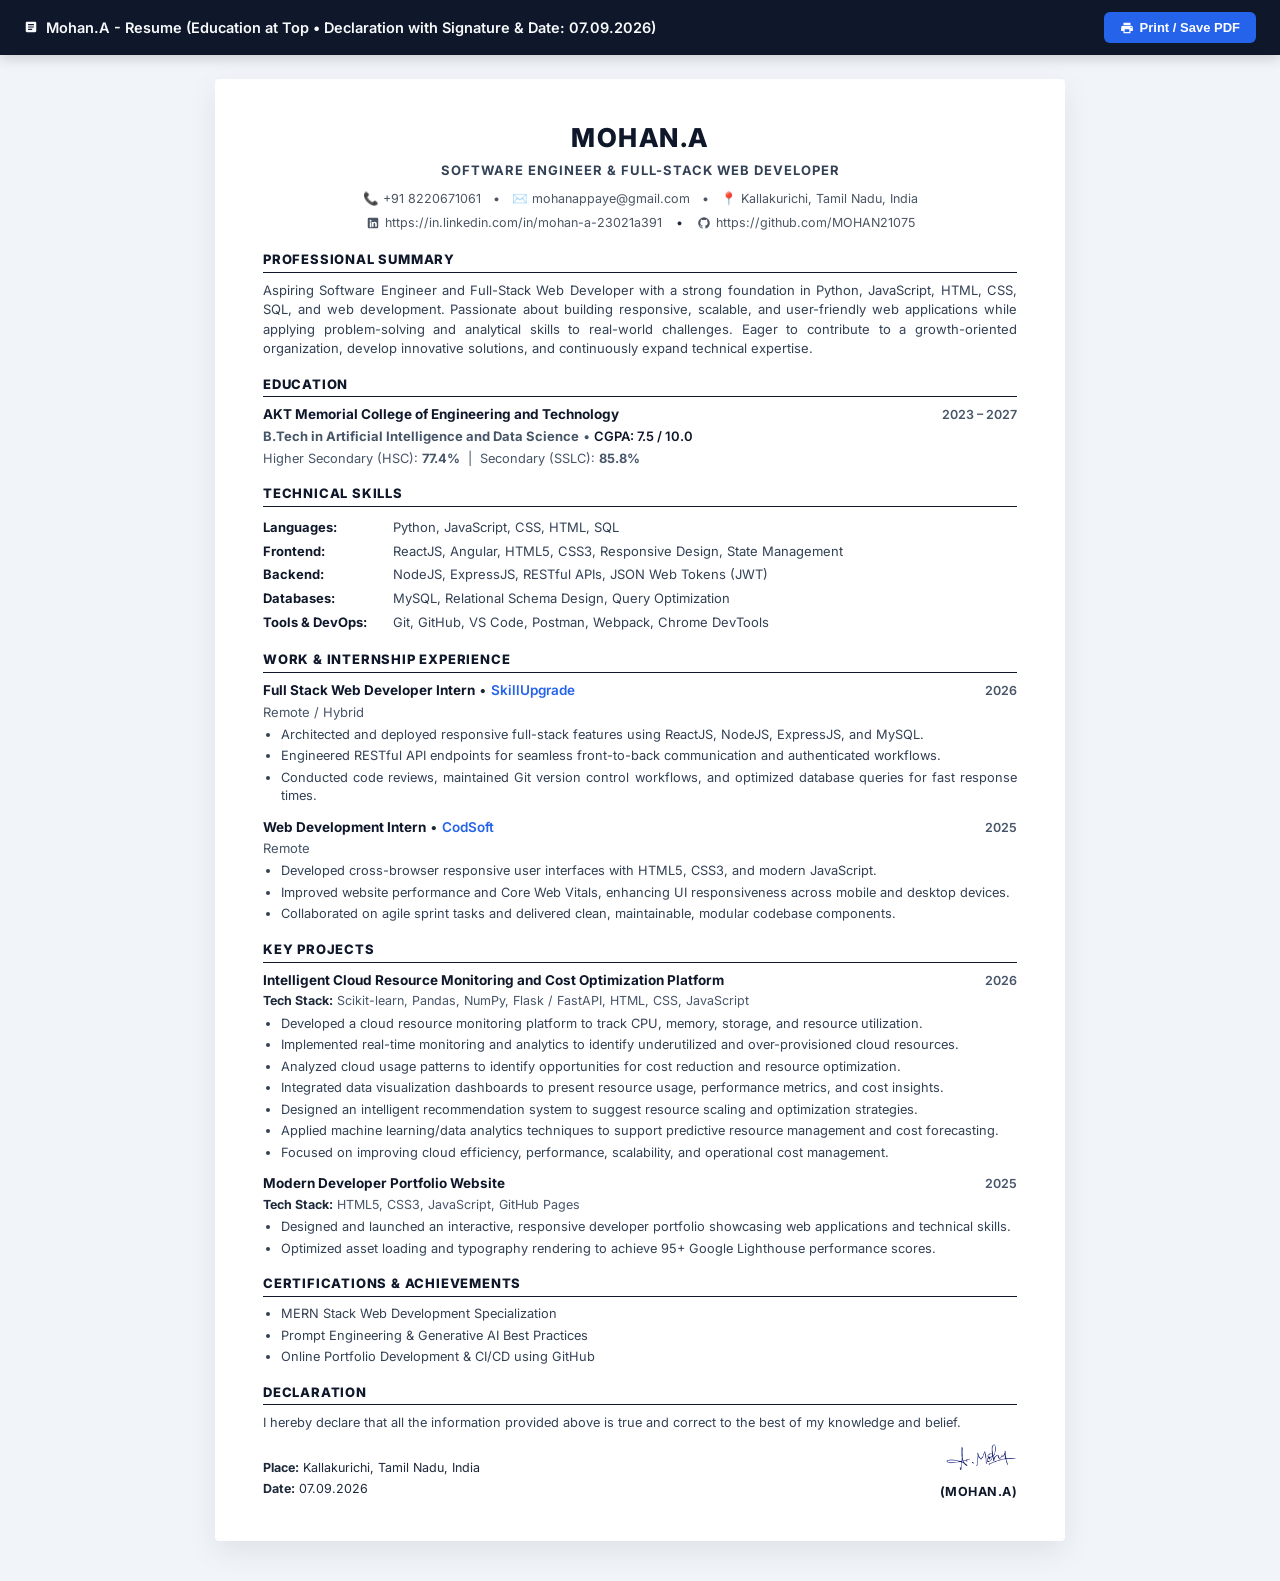
==== commit 8535eaf2: "Add files via upload" ====
--- a/index.html
+++ b/index.html
@@ -1,328 +1,610 @@
 <!DOCTYPE html>
-<html lang="en" data-accent="sapphire">
+<html lang="en">
 <head>
   <meta charset="UTF-8">
   <meta name="viewport" content="width=device-width, initial-scale=1.0">
-  <title>ResumePro - Mohan's Interactive Resume & PDF Studio</title>
-  <meta name="description" content="Professional Full-Stack Developer resume and interactive resume builder for Mohan, featuring ATS-optimized templates, live customizer, and one-click PDF export.">
-  <link rel="stylesheet" href="styles.css">
-  <link rel="icon" href="data:image/svg+xml,<svg xmlns=%22http://www.w3.org/2000/svg%22 viewBox=%220 0 100 100%22><text y=%22.9em%22 font-size=%2290%22>📄</text></svg>">
+  <title>MOHAN.A - Software Engineer &amp; Full-Stack Web Developer Resume</title>
+  <link rel="preconnect" href="https://fonts.googleapis.com">
+  <link rel="preconnect" href="https://fonts.gstatic.com" crossorigin>
+  <link href="https://fonts.googleapis.com/css2?family=Inter:wght@300;400;500;600;700;800&display=swap" rel="stylesheet">
+  <style>
+    :root {
+      --primary-color: #0f172a;
+      --accent-color: #1e293b;
+      --link-color: #2563eb;
+      --text-main: #1f2937;
+      --text-muted: #4b5563;
+      --text-light: #6b7280;
+      --border-color: #0f172a;
+      --border-light: #e2e8f0;
+      --bg-page: #ffffff;
+      --tag-bg: #f1f5f9;
+      --line-height: 1.45;
+    }
+
+    * {
+      box-sizing: border-box;
+      margin: 0;
+      padding: 0;
+    }
+
+    body {
+      font-family: 'Inter', -apple-system, BlinkMacSystemFont, "Segoe UI", Roboto, Helvetica, Arial, sans-serif;
+      color: var(--text-main);
+      background-color: #f1f5f9;
+      line-height: var(--line-height);
+      font-size: 13.5px;
+      -webkit-font-smoothing: antialiased;
+    }
+
+    /* Action Toolbar (Hidden when printing) */
+    .no-print-toolbar {
+      background: #0f172a;
+      color: #f8fafc;
+      padding: 12px 24px;
+      display: flex;
+      justify-content: space-between;
+      align-items: center;
+      box-shadow: 0 4px 12px rgba(0,0,0,0.15);
+      position: sticky;
+      top: 0;
+      z-index: 100;
+    }
+
+    .toolbar-title {
+      font-weight: 600;
+      font-size: 14.5px;
+      display: flex;
+      align-items: center;
+      gap: 8px;
+    }
+
+    .toolbar-actions {
+      display: flex;
+      gap: 12px;
+      align-items: center;
+    }
+
+    .btn {
+      padding: 8px 16px;
+      border-radius: 6px;
+      font-weight: 600;
+      font-size: 13px;
+      cursor: pointer;
+      border: none;
+      transition: all 0.2s ease;
+      display: inline-flex;
+      align-items: center;
+      gap: 6px;
+      text-decoration: none;
+    }
+
+    .btn-primary {
+      background: #2563eb;
+      color: #fff;
+    }
+
+    .btn-primary:hover {
+      background: #1d4ed8;
+      transform: translateY(-1px);
+    }
+
+    .btn-secondary {
+      background: #334155;
+      color: #f8fafc;
+    }
+
+    .btn-secondary:hover {
+      background: #475569;
+    }
+
+    /* Resume Container */
+    .resume-wrapper {
+      max-width: 850px;
+      margin: 24px auto 40px auto;
+      background: var(--bg-page);
+      box-shadow: 0 10px 30px rgba(0,0,0,0.08);
+      border-radius: 4px;
+      padding: 40px 48px;
+    }
+
+    /* Header Section */
+    .header {
+      text-align: center;
+      margin-bottom: 18px;
+    }
+
+    .header h1 {
+      font-size: 26px;
+      font-weight: 800;
+      letter-spacing: 1.5px;
+      color: var(--primary-color);
+      margin-bottom: 4px;
+    }
+
+    .header .subtitle {
+      font-size: 13px;
+      font-weight: 700;
+      letter-spacing: 1px;
+      color: #334155;
+      margin-bottom: 10px;
+      text-transform: uppercase;
+    }
+
+    .contact-info {
+      display: flex;
+      justify-content: center;
+      flex-wrap: wrap;
+      gap: 12px;
+      font-size: 12.5px;
+      color: var(--text-muted);
+      margin-bottom: 6px;
+    }
+
+    .contact-info a {
+      color: var(--text-muted);
+      text-decoration: none;
+      display: inline-flex;
+      align-items: center;
+      gap: 4px;
+    }
+
+    .contact-info a:hover {
+      color: var(--link-color);
+      text-decoration: underline;
+    }
+
+    .contact-links-row {
+      display: flex;
+      justify-content: center;
+      flex-wrap: wrap;
+      gap: 14px;
+      font-size: 12.5px;
+    }
+
+    .contact-links-row a {
+      color: var(--text-muted);
+      text-decoration: none;
+      display: inline-flex;
+      align-items: center;
+      gap: 5px;
+    }
+
+    .contact-links-row a:hover {
+      color: var(--link-color);
+      text-decoration: underline;
+    }
+
+    .icon-svg {
+      width: 14px;
+      height: 14px;
+      vertical-align: -2px;
+      fill: currentColor;
+    }
+
+    /* Section Component */
+    .section {
+      margin-top: 16px;
+      page-break-inside: avoid;
+      break-inside: avoid;
+    }
+
+    .section-title {
+      font-size: 13px;
+      font-weight: 800;
+      letter-spacing: 0.8px;
+      text-transform: uppercase;
+      color: #0f172a;
+      border-bottom: 1.5px solid #0f172a;
+      padding-bottom: 3px;
+      margin-bottom: 8px;
+    }
+
+    .summary-text {
+      text-align: justify;
+      color: #334155;
+      font-size: 13px;
+      line-height: 1.5;
+    }
+
+    /* Education Item */
+    .edu-item, .exp-item, .project-item {
+      margin-bottom: 12px;
+    }
+
+    .item-header {
+      display: flex;
+      justify-content: space-between;
+      align-items: baseline;
+      margin-bottom: 2px;
+    }
+
+    .item-title {
+      font-size: 13.5px;
+      font-weight: 700;
+      color: #0f172a;
+    }
+
+    .item-company {
+      font-weight: 700;
+      color: #0f172a;
+    }
+
+    .item-date {
+      font-size: 12.5px;
+      font-weight: 600;
+      color: #475569;
+    }
+
+    .item-subtitle {
+      font-size: 13px;
+      color: #475569;
+      margin-bottom: 4px;
+      display: flex;
+      justify-content: space-between;
+    }
+
+    .item-badge {
+      font-weight: 600;
+      color: #0f172a;
+    }
+
+    /* Skills Table */
+    .skills-table {
+      width: 100%;
+      border-collapse: collapse;
+      font-size: 13px;
+    }
+
+    .skills-table tr {
+      margin-bottom: 4px;
+    }
+
+    .skills-table td {
+      padding: 2.5px 0;
+      vertical-align: top;
+    }
+
+    .skills-table td.skill-category {
+      font-weight: 700;
+      color: #0f172a;
+      width: 130px;
+      white-space: nowrap;
+    }
+
+    .skills-table td.skill-list {
+      color: #334155;
+    }
+
+    /* Bullet List */
+    .bullet-list {
+      margin-left: 18px;
+      list-style-type: disc;
+    }
+
+    .bullet-list li {
+      margin-bottom: 3px;
+      color: #334155;
+      font-size: 12.8px;
+      line-height: 1.45;
+      text-align: justify;
+    }
+
+    .tech-stack-line {
+      font-size: 12.5px;
+      color: #475569;
+      margin-bottom: 4px;
+    }
+
+    .tech-stack-line strong {
+      color: #1e293b;
+    }
+
+    /* Declaration Section */
+    .declaration-content {
+      font-size: 12.8px;
+      color: #334155;
+      line-height: 1.5;
+      margin-bottom: 10px;
+      text-align: justify;
+    }
+
+    .declaration-footer {
+      display: flex;
+      justify-content: space-between;
+      align-items: flex-end;
+      font-size: 12.5px;
+      color: #1e293b;
+      margin-top: 4px;
+    }
+
+    .declaration-left p {
+      margin-bottom: 3px;
+    }
+
+    .declaration-right {
+      display: flex;
+      flex-direction: column;
+      align-items: flex-end;
+      text-align: right;
+    }
+
+    .signature-image {
+      height: 44px;
+      width: auto;
+      max-width: 160px;
+      object-fit: contain;
+      margin-bottom: -4px;
+      display: block;
+    }
+
+    .declaration-signature {
+      font-weight: 700;
+      color: #0f172a;
+      letter-spacing: 0.5px;
+    }
+
+    /* Print Specific Styling */
+    @media print {
+      body {
+        background-color: #fff;
+        font-size: 12px;
+        color: #111827;
+      }
+
+      .no-print-toolbar {
+        display: none !important;
+      }
+
+      .resume-wrapper {
+        margin: 0 auto;
+        padding: 0;
+        box-shadow: none;
+        max-width: 100%;
+        width: 100%;
+      }
+
+      .section {
+        margin-top: 10px;
+        page-break-inside: avoid;
+        break-inside: avoid;
+      }
+
+      .section-title {
+        font-size: 12px;
+        padding-bottom: 2px;
+        margin-bottom: 6px;
+      }
+
+      .bullet-list li {
+        font-size: 11.5px;
+        margin-bottom: 2px;
+      }
+
+      .skills-table td {
+        padding: 2px 0;
+        font-size: 11.8px;
+      }
+
+      .header h1 {
+        font-size: 22px;
+      }
+
+      .header .subtitle {
+        font-size: 11.5px;
+      }
+
+      .summary-text {
+        font-size: 11.8px;
+      }
+
+      @page {
+        margin: 10mm 12mm;
+        size: A4 portrait;
+      }
+    }
+  </style>
 </head>
 <body>
-  <div class="app-wrapper">
-    <!-- Top Navigation Bar -->
-    <header class="top-navbar no-print">
-      <div class="brand-container">
-        <div class="brand-logo">R</div>
-        <div class="brand-info">
-          <h1>ResumePro Studio</h1>
-          <span>Mohan • Full-Stack Engineer Resume</span>
-        </div>
-      </div>
-
-      <div class="nav-actions">
-        <button id="btnCopyText" class="btn btn-secondary" title="Copy formatted plain text to clipboard">
-          <svg width="15" height="15" viewBox="0 0 24 24" fill="none" stroke="currentColor" stroke-width="2"><rect x="9" y="9" width="13" height="13" rx="2" ry="2"></rect><path d="M5 15H4a2 2 0 0 1-2-2V4a2 2 0 0 1 2-2h9a2 2 0 0 1 2 2v1"></path></svg>
-          <span class="btn-text">Copy Text</span>
-        </button>
-
-        <button id="btnExportJson" class="btn btn-secondary" title="Export Resume Data as JSON">
-          <svg width="15" height="15" viewBox="0 0 24 24" fill="none" stroke="currentColor" stroke-width="2"><path d="M21 15v4a2 2 0 0 1-2 2H5a2 2 0 0 1-2-2v-4"></path><polyline points="7 10 12 15 17 10"></polyline><line x1="12" y1="15" x2="12" y2="3"></line></svg>
-          <span class="btn-text">Save JSON</span>
-        </button>
-
-        <button id="btnImportJson" class="btn btn-secondary" title="Import Resume Data from JSON">
-          <svg width="15" height="15" viewBox="0 0 24 24" fill="none" stroke="currentColor" stroke-width="2"><path d="M21 15v4a2 2 0 0 1-2 2H5a2 2 0 0 1-2-2v-4"></path><polyline points="17 8 12 3 7 8"></polyline><line x1="12" y1="3" x2="12" y2="15"></line></svg>
-          <span class="btn-text">Load JSON</span>
-        </button>
-        <input type="file" id="fileInputJson" accept=".json" style="display:none;">
-
-        <button id="btnPrintPdf" class="btn btn-primary" title="Print or Save as High-Quality PDF">
-          <svg width="16" height="16" viewBox="0 0 24 24" fill="none" stroke="currentColor" stroke-width="2"><polyline points="6 9 6 2 18 2 18 9"></polyline><path d="M6 18H4a2 2 0 0 1-2-2v-5a2 2 0 0 1 2-2h16a2 2 0 0 1 2 2v5a2 2 0 0 1-2 2h-2"></path><rect x="6" y="14" width="12" height="8"></rect></svg>
-          <span>Print / PDF</span>
-        </button>
+
+  <!-- Top Action Toolbar -->
+  <div class="no-print-toolbar">
+    <div class="toolbar-title">
+      <svg class="icon-svg" viewBox="0 0 24 24"><path d="M19 3H5c-1.1 0-2 .9-2 2v14c0 1.1.9 2 2 2h14c1.1 0 2-.9 2-2V5c0-1.1-.9-2-2-2zm-5 14H7v-2h7v2zm3-4H7v-2h10v2zm0-4H7V7h10v2z"/></svg>
+      <span>Mohan.A - Resume (Education at Top &bull; Declaration with Signature &amp; Date: 07.09.2026)</span>
+    </div>
+    <div class="toolbar-actions">
+      <button class="btn btn-primary" onclick="window.print()">
+        <svg class="icon-svg" viewBox="0 0 24 24"><path d="M19 8H5c-1.66 0-3 1.34-3 3v6h4v4h12v-4h4v-6c0-1.66-1.34-3-3-3zm-3 11H8v-5h8v5zm3-7c-.55 0-1-.45-1-1s.45-1 1-1 1 .45 1 1-.45 1-1 1zm-1-9H6v4h12V3z"/></svg>
+        Print / Save PDF
+      </button>
+    </div>
+  </div>
+
+  <div class="resume-wrapper">
+    <!-- Header -->
+    <header class="header">
+      <h1>MOHAN.A</h1>
+      <div class="subtitle">SOFTWARE ENGINEER &amp; FULL-STACK WEB DEVELOPER</div>
+      
+      <div class="contact-info">
+        <span>📞 +91 8220671061</span>
+        <span>•</span>
+        <span>✉️ <a href="mailto:mohanappaye@gmail.com">mohanappaye@gmail.com</a></span>
+        <span>•</span>
+        <span>📍 Kallakurichi, Tamil Nadu, India</span>
+      </div>
+      
+      <div class="contact-links-row">
+        <a href="https://in.linkedin.com/in/mohan-a-23021a391" target="_blank" rel="noreferrer">
+          <svg class="icon-svg" viewBox="0 0 24 24"><path d="M19 3a2 2 0 0 1 2 2v14a2 2 0 0 1-2 2H5a2 2 0 0 1-2-2V5a2 2 0 0 1 2-2h14m-.5 15.5v-5.3a3.26 3.26 0 0 0-3.26-3.26c-.85 0-1.84.52-2.28 1.3v-1.11h-2.79v8.37h2.79v-4.93c0-.77.62-1.4 1.39-1.4a1.4 1.4 0 0 1 1.4 1.4v4.93h2.75M6.46 10.9v8.37H9.2V10.9H6.46M7.83 6.64a1.65 1.65 0 1 0-.01 3.3 1.65 1.65 0 0 0 .01-3.3Z"/></svg>
+          https://in.linkedin.com/in/mohan-a-23021a391
+        </a>
+        <span>•</span>
+        <a href="https://github.com/MOHAN21075" target="_blank" rel="noreferrer">
+          <svg class="icon-svg" viewBox="0 0 24 24"><path d="M12 2A10 10 0 0 0 2 12c0 4.42 2.87 8.17 6.84 9.5.5.08.66-.23.66-.5v-1.69c-2.77.6-3.36-1.34-3.36-1.34-.46-1.16-1.11-1.47-1.11-1.47-.91-.62.07-.6.07-.6 1 .07 1.53 1.03 1.53 1.03.87 1.52 2.34 1.07 2.91.83.09-.65.35-1.09.63-1.34-2.22-.25-4.55-1.11-4.55-4.92 0-1.11.38-2 1.03-2.71-.1-.25-.45-1.29.1-2.64 0 0 .84-.27 2.75 1.02.79-.22 1.65-.33 2.5-.33.85 0 1.71.11 2.5.33 1.91-1.29 2.75-1.02 2.75-1.02.55 1.35.2 2.39.1 2.64.65.71 1.03 1.6 1.03 2.71 0 3.82-2.34 4.66-4.57 4.91.36.31.69.92.69 1.85V21c0 .27.16.59.67.5C19.14 20.16 22 16.42 22 12A10 10 0 0 0 12 2Z"/></svg>
+          https://github.com/MOHAN21075
+        </a>
       </div>
     </header>
 
-    <!-- Main Workspace -->
-    <main class="app-main">
-      <!-- Left Panel: Customizer & Editor -->
-      <aside class="editor-sidebar no-print">
-        <!-- Tab Navigation -->
-        <nav class="sidebar-tabs">
-          <button class="tab-btn active" data-tab="tab-editor">
-            <svg width="14" height="14" viewBox="0 0 24 24" fill="none" stroke="currentColor" stroke-width="2"><path d="M12 20h9"></path><path d="M16.5 3.5a2.121 2.121 0 0 1 3 3L7 19l-4 1 1-4L16.5 3.5z"></path></svg>
-            Edit Content
-          </button>
-          <button class="tab-btn" data-tab="tab-design">
-            <svg width="14" height="14" viewBox="0 0 24 24" fill="none" stroke="currentColor" stroke-width="2"><circle cx="12" cy="12" r="10"></circle><polygon points="12 2 15.09 8.26 22 9.27 17 14.14 18.18 21.02 12 17.77 5.82 21.02 7 14.14 2 9.27 8.91 8.26 12 2"></polygon></svg>
-            Templates & Theme
-          </button>
-          <button class="tab-btn" data-tab="tab-ats">
-            <svg width="14" height="14" viewBox="0 0 24 24" fill="none" stroke="currentColor" stroke-width="2"><path d="M22 11.08V12a10 10 0 1 1-5.93-9.14"></path><polyline points="22 4 12 14.01 9 11.01"></polyline></svg>
-            ATS Score
-          </button>
-        </nav>
-
-        <!-- Sidebar Body -->
-        <div class="sidebar-content">
-          
-          <!-- TAB 1: CONTENT EDITOR -->
-          <div id="tab-editor" class="tab-panel active">
-            
-            <!-- Personal Information -->
-            <div class="form-section">
-              <div class="form-section-title">
-                <span>Personal & Contact Information</span>
-                <button type="button" id="btnResetDefaults" class="btn btn-secondary" style="padding:4px 8px; font-size:11px;">Reset</button>
-              </div>
-              <div class="form-row">
-                <div class="form-col">
-                  <label class="form-label">Full Name</label>
-                  <input type="text" id="inputFullName" class="text-input" placeholder="Full Name">
-                </div>
-                <div class="form-col">
-                  <label class="form-label">Target Job Title</label>
-                  <input type="text" id="inputTitle" class="text-input" placeholder="e.g. Full-Stack Software Engineer">
-                </div>
-              </div>
-              <div class="form-row">
-                <div class="form-col">
-                  <label class="form-label">Phone Number</label>
-                  <input type="text" id="inputPhone" class="text-input" placeholder="+91 8220671061">
-                </div>
-                <div class="form-col">
-                  <label class="form-label">Email Address</label>
-                  <input type="email" id="inputEmail" class="text-input" placeholder="email@domain.com">
-                </div>
-              </div>
-              <div class="form-row">
-                <div class="form-col">
-                  <label class="form-label">Location</label>
-                  <input type="text" id="inputLocation" class="text-input" placeholder="Salem, Tamil Nadu">
-                </div>
-                <div class="form-col">
-                  <label class="form-label">LinkedIn (Optional)</label>
-                  <input type="text" id="inputLinkedIn" class="text-input" placeholder="linkedin.com/in/username">
-                </div>
-              </div>
-              <div class="form-row">
-                <div class="form-col">
-                  <label class="form-label">GitHub</label>
-                  <input type="text" id="inputGitHub" class="text-input" placeholder="github.com/username">
-                </div>
-                <div class="form-col">
-                  <label class="form-label">Portfolio URL</label>
-                  <input type="text" id="inputPortfolio" class="text-input" placeholder="portfolio.dev">
-                </div>
-              </div>
-            </div>
-
-            <!-- Professional Summary -->
-            <div class="form-section">
-              <div class="form-section-title">
-                <span>Professional Summary</span>
-              </div>
-              <textarea id="inputSummary" class="textarea-input" placeholder="Enter high-impact professional summary..."></textarea>
-            </div>
-
-            <!-- Technical Skills -->
-            <div class="form-section">
-              <div class="form-section-title">
-                <span>Technical Skills</span>
-                <button type="button" class="btn btn-secondary" style="padding:4px 8px; font-size:11px;" onclick="addSkill()">+ Add Category</button>
-              </div>
-              <div id="skillsFormContainer"></div>
-            </div>
-
-            <!-- Work / Internships -->
-            <div class="form-section">
-              <div class="form-section-title">
-                <span>Internships & Experience</span>
-                <button type="button" class="btn btn-secondary" style="padding:4px 8px; font-size:11px;" onclick="addExperience()">+ Add Experience</button>
-              </div>
-              <div id="experienceFormContainer"></div>
-            </div>
-
-            <!-- Projects -->
-            <div class="form-section">
-              <div class="form-section-title">
-                <span>Projects</span>
-                <button type="button" class="btn btn-secondary" style="padding:4px 8px; font-size:11px;" onclick="addProject()">+ Add Project</button>
-              </div>
-              <div id="projectsFormContainer"></div>
-            </div>
-
-            <!-- Education -->
-            <div class="form-section">
-              <div class="form-section-title">
-                <span>Education</span>
-                <button type="button" class="btn btn-secondary" style="padding:4px 8px; font-size:11px;" onclick="addEducation()">+ Add Degree</button>
-              </div>
-              <div id="educationFormContainer"></div>
-            </div>
-
-            <!-- Certifications -->
-            <div class="form-section">
-              <div class="form-section-title">
-                <span>Certifications & Achievements</span>
-                <button type="button" class="btn btn-secondary" style="padding:4px 8px; font-size:11px;" onclick="addCertification()">+ Add Item</button>
-              </div>
-              <div id="certificationsFormContainer"></div>
-            </div>
-
+    <!-- 1. PROFESSIONAL SUMMARY -->
+    <section class="section">
+      <h2 class="section-title">Professional Summary</h2>
+      <p class="summary-text">
+        Aspiring Software Engineer and Full-Stack Web Developer with a strong foundation in Python, JavaScript, HTML, CSS, SQL, and web development. Passionate about building responsive, scalable, and user-friendly web applications while applying problem-solving and analytical skills to real-world challenges. Eager to contribute to a growth-oriented organization, develop innovative solutions, and continuously expand technical expertise.
+      </p>
+    </section>
+
+    <!-- 2. EDUCATION (Positioned directly after Professional Summary, before Technical Skills) -->
+    <section class="section">
+      <h2 class="section-title">Education</h2>
+      <div class="edu-item">
+        <div class="item-header">
+          <span class="item-title">AKT Memorial College of Engineering and Technology</span>
+          <span class="item-date">2023 – 2027</span>
+        </div>
+        <div class="item-subtitle">
+          <span><strong>B.Tech in Artificial Intelligence and Data Science</strong> • <span class="item-badge">CGPA: 7.5 / 10.0</span></span>
+        </div>
+        <div style="font-size: 12.8px; color: #475569;">
+          Higher Secondary (HSC): <strong>77.4%</strong> &nbsp;|&nbsp; Secondary (SSLC): <strong>85.8%</strong>
+        </div>
+      </div>
+    </section>
+
+    <!-- 3. TECHNICAL SKILLS (Positioned after Education) -->
+    <section class="section">
+      <h2 class="section-title">Technical Skills</h2>
+      <table class="skills-table">
+        <tr>
+          <td class="skill-category">Languages:</td>
+          <td class="skill-list">Python, JavaScript, CSS, HTML, SQL</td>
+        </tr>
+        <tr>
+          <td class="skill-category">Frontend:</td>
+          <td class="skill-list">ReactJS, Angular, HTML5, CSS3, Responsive Design, State Management</td>
+        </tr>
+        <tr>
+          <td class="skill-category">Backend:</td>
+          <td class="skill-list">NodeJS, ExpressJS, RESTful APIs, JSON Web Tokens (JWT)</td>
+        </tr>
+        <tr>
+          <td class="skill-category">Databases:</td>
+          <td class="skill-list">MySQL, Relational Schema Design, Query Optimization</td>
+        </tr>
+        <tr>
+          <td class="skill-category">Tools &amp; DevOps:</td>
+          <td class="skill-list">Git, GitHub, VS Code, Postman, Webpack, Chrome DevTools</td>
+        </tr>
+      </table>
+    </section>
+
+    <!-- 4. WORK & INTERNSHIP EXPERIENCE -->
+    <section class="section">
+      <h2 class="section-title">Work &amp; Internship Experience</h2>
+      
+      <div class="exp-item">
+        <div class="item-header">
+          <div>
+            <span class="item-company">Full Stack Web Developer Intern</span> • <span style="font-weight:600; color:#2563eb;">SkillUpgrade</span>
           </div>
-
-          <!-- TAB 2: DESIGN & TEMPLATES -->
-          <div id="tab-design" class="tab-panel">
-            <!-- Template Grid -->
-            <div class="control-group">
-              <div class="control-header">
-                <span class="control-title">Choose Template</span>
-              </div>
-              <div class="template-grid">
-                <div class="template-card active" data-template="modern-tech">
-                  <div class="template-preview-thumb">
-                    <div class="thumb-bar accent"></div>
-                    <div class="thumb-lines">
-                      <div class="thumb-line"></div>
-                      <div class="thumb-line"></div>
-                    </div>
-                    <div class="thumb-bar" style="width: 80%;"></div>
-                  </div>
-                  <h4>Modern Tech</h4>
-                  <p>Clean developer layout with skill tags and accent borders</p>
-                </div>
-
-                <div class="template-card" data-template="ats-minimalist">
-                  <div class="template-preview-thumb" style="background:#ffffff; border:1px solid #ccc;">
-                    <div class="thumb-bar" style="background:#111; margin:0 auto; width:50%;"></div>
-                    <div class="thumb-lines" style="margin-top:4px;">
-                      <div class="thumb-line" style="background:#444;"></div>
-                      <div class="thumb-line" style="background:#444;"></div>
-                    </div>
-                  </div>
-                  <h4>ATS Standard</h4>
-                  <p>Single column classic high-contrast ATS scanner friendly</p>
-                </div>
-
-                <div class="template-card" data-template="executive-sapphire">
-                  <div class="template-preview-thumb">
-                    <div class="thumb-bar accent" style="width:100%; height:12px; border-radius:0;"></div>
-                    <div class="thumb-lines" style="padding:4px;">
-                      <div class="thumb-line"></div>
-                      <div class="thumb-line"></div>
-                    </div>
-                  </div>
-                  <h4>Executive Header</h4>
-                  <p>Corporate style with prominent accent header banner</p>
-                </div>
-
-                <div class="template-card" data-template="creative-glass">
-                  <div class="template-preview-thumb" style="background:#0f172a; border:1px solid rgba(255,255,255,0.2);">
-                    <div class="thumb-bar" style="background:#38bdf8;"></div>
-                    <div class="thumb-lines">
-                      <div class="thumb-line" style="background:#334155;"></div>
-                      <div class="thumb-line" style="background:#38bdf8;"></div>
-                    </div>
-                  </div>
-                  <h4>Developer Dark</h4>
-                  <p>Sleek terminal & glass dark mode aesthetic</p>
-                </div>
-              </div>
-            </div>
-
-            <!-- Accent Color -->
-            <div class="control-group">
-              <div class="control-header">
-                <span class="control-title">Theme Accent Color</span>
-              </div>
-              <div class="color-picker-grid">
-                <button class="color-dot active" data-color="sapphire" title="Sapphire Blue"></button>
-                <button class="color-dot" data-color="emerald" title="Emerald Green"></button>
-                <button class="color-dot" data-color="violet" title="Violet Purple"></button>
-                <button class="color-dot" data-color="crimson" title="Crimson Ruby"></button>
-                <button class="color-dot" data-color="amber" title="Amber Gold"></button>
-                <button class="color-dot" data-color="slate" title="Slate Obsidian"></button>
-              </div>
-            </div>
-
-            <!-- Typography -->
-            <div class="control-group">
-              <div class="control-header">
-                <span class="control-title">Typography & Font</span>
-              </div>
-              <select id="fontSelector" class="select-input">
-                <option value="'Inter', sans-serif">Inter (Modern Clean)</option>
-                <option value="'Plus Jakarta Sans', sans-serif">Plus Jakarta Sans (Contemporary)</option>
-                <option value="'Outfit', sans-serif">Outfit (Geometric Tech)</option>
-                <option value="Arial, Helvetica, sans-serif">Arial / Standard (Max ATS)</option>
-                <option value="'Merriweather', serif">Merriweather (Classic Editorial)</option>
-              </select>
-            </div>
+          <span class="item-date">2026</span>
+        </div>
+        <div class="item-subtitle">
+          <span>Remote / Hybrid</span>
+        </div>
+        <ul class="bullet-list">
+          <li>Architected and deployed responsive full-stack features using ReactJS, NodeJS, ExpressJS, and MySQL.</li>
+          <li>Engineered RESTful API endpoints for seamless front-to-back communication and authenticated workflows.</li>
+          <li>Conducted code reviews, maintained Git version control workflows, and optimized database queries for fast response times.</li>
+        </ul>
+      </div>
+
+      <div class="exp-item">
+        <div class="item-header">
+          <div>
+            <span class="item-company">Web Development Intern</span> • <span style="font-weight:600; color:#2563eb;">CodSoft</span>
           </div>
-
-          <!-- TAB 3: ATS SCORE & INSIGHTS -->
-          <div id="tab-ats" class="tab-panel">
-            <div class="ats-card">
-              <div class="ats-score-display">
-                <div id="atsScoreCircle" class="score-circle">
-                  <span id="atsScoreNumber" class="score-number">95%</span>
-                </div>
-                <div class="ats-meta">
-                  <h4>ATS Ready Score</h4>
-                  <p>Optimized for Applicant Tracking Systems</p>
-                </div>
-              </div>
-
-              <div class="control-title" style="margin-bottom:8px;">Compliance Checklist</div>
-              <ul id="atsChecklist" class="ats-checklist">
-                <!-- Dynamically populated -->
-              </ul>
-            </div>
-
-            <div class="form-section">
-              <div class="form-section-title">Target Job Keyword Match</div>
-              <p style="font-size:12px; color:var(--text-muted); line-height:1.5; margin-bottom:10px;">
-                Resume contains key industry buzzwords: <strong>ReactJS, NodeJS, ExpressJS, MySQL, JavaScript, HTML5, CSS3, REST API, Git</strong>.
-              </p>
-              <div class="badge badge-success">✓ 100% Core Keyword Coverage</div>
-            </div>
-          </div>
-
-        </div>
-      </aside>
-
-      <!-- Right Panel: Resume Preview & Action Canvas -->
-      <section class="preview-container">
-        <!-- Floating Canvas Toolbar -->
-        <div class="canvas-toolbar no-print">
-          <div class="toolbar-group">
-            <button id="btnCompactToggle" class="btn btn-secondary" style="padding:6px 12px; font-size:12px;" title="Auto-tune margins to fit onto 1 single page">
-              <span>📐 1-Page Fit: OFF</span>
-            </button>
-          </div>
-
-          <div class="toolbar-group">
-            <button id="btnZoomOut" class="btn btn-secondary btn-icon-only" title="Zoom Out">
-              <svg width="14" height="14" viewBox="0 0 24 24" fill="none" stroke="currentColor" stroke-width="2"><circle cx="11" cy="11" r="8"></circle><line x1="21" y1="21" x2="16.65" y2="16.65"></line><line x1="8" y1="11" x2="14" y2="11"></line></svg>
-            </button>
-            <span id="zoomBadge" class="zoom-badge">100%</span>
-            <button id="btnZoomIn" class="btn btn-secondary btn-icon-only" title="Zoom In">
-              <svg width="14" height="14" viewBox="0 0 24 24" fill="none" stroke="currentColor" stroke-width="2"><circle cx="11" cy="11" r="8"></circle><line x1="21" y1="21" x2="16.65" y2="16.65"></line><line x1="11" y1="8" x2="11" y2="14"></line><line x1="8" y1="11" x2="14" y2="11"></line></svg>
-            </button>
-            <button id="btnZoomReset" class="btn btn-secondary" style="padding:4px 8px; font-size:11px;" title="Reset Zoom">Reset</button>
-          </div>
-        </div>
-
-        <!-- Rendered Resume Document Sheet (Live DOM) -->
-        <div id="resumeSheet" class="resume-sheet template-modern-tech">
-          <!-- Dynamic Content rendered by app.js -->
-        </div>
-      </section>
-    </main>
+          <span class="item-date">2025</span>
+        </div>
+        <div class="item-subtitle">
+          <span>Remote</span>
+        </div>
+        <ul class="bullet-list">
+          <li>Developed cross-browser responsive user interfaces with HTML5, CSS3, and modern JavaScript.</li>
+          <li>Improved website performance and Core Web Vitals, enhancing UI responsiveness across mobile and desktop devices.</li>
+          <li>Collaborated on agile sprint tasks and delivered clean, maintainable, modular codebase components.</li>
+        </ul>
+      </div>
+    </section>
+
+    <!-- 5. KEY PROJECTS -->
+    <section class="section">
+      <h2 class="section-title">Key Projects</h2>
+      
+      <div class="project-item">
+        <div class="item-header">
+          <span class="item-title">Intelligent Cloud Resource Monitoring and Cost Optimization Platform</span>
+          <span class="item-date">2026</span>
+        </div>
+        <div class="tech-stack-line">
+          <strong>Tech Stack:</strong> Scikit-learn, Pandas, NumPy, Flask / FastAPI, HTML, CSS, JavaScript
+        </div>
+        <ul class="bullet-list">
+          <li>Developed a cloud resource monitoring platform to track CPU, memory, storage, and resource utilization.</li>
+          <li>Implemented real-time monitoring and analytics to identify underutilized and over-provisioned cloud resources.</li>
+          <li>Analyzed cloud usage patterns to identify opportunities for cost reduction and resource optimization.</li>
+          <li>Integrated data visualization dashboards to present resource usage, performance metrics, and cost insights.</li>
+          <li>Designed an intelligent recommendation system to suggest resource scaling and optimization strategies.</li>
+          <li>Applied machine learning/data analytics techniques to support predictive resource management and cost forecasting.</li>
+          <li>Focused on improving cloud efficiency, performance, scalability, and operational cost management.</li>
+        </ul>
+      </div>
+
+      <div class="project-item">
+        <div class="item-header">
+          <span class="item-title">Modern Developer Portfolio Website</span>
+          <span class="item-date">2025</span>
+        </div>
+        <div class="tech-stack-line">
+          <strong>Tech Stack:</strong> HTML5, CSS3, JavaScript, GitHub Pages
+        </div>
+        <ul class="bullet-list">
+          <li>Designed and launched an interactive, responsive developer portfolio showcasing web applications and technical skills.</li>
+          <li>Optimized asset loading and typography rendering to achieve 95+ Google Lighthouse performance scores.</li>
+        </ul>
+      </div>
+    </section>
+
+    <!-- 6. CERTIFICATIONS & ACHIEVEMENTS -->
+    <section class="section">
+      <h2 class="section-title">Certifications &amp; Achievements</h2>
+      <ul class="bullet-list">
+        <li>MERN Stack Web Development Specialization</li>
+        <li>Prompt Engineering &amp; Generative AI Best Practices</li>
+        <li>Online Portfolio Development &amp; CI/CD using GitHub</li>
+      </ul>
+    </section>
+
+    <!-- 7. DECLARATION (At the bottom of the resume) -->
+    <section class="section">
+      <h2 class="section-title">Declaration</h2>
+      <p class="declaration-content">
+        I hereby declare that all the information provided above is true and correct to the best of my knowledge and belief.
+      </p>
+      <div class="declaration-footer">
+        <div class="declaration-left">
+          <p><strong>Place:</strong> Kallakurichi, Tamil Nadu, India</p>
+          <p><strong>Date:</strong> 07.09.2026</p>
+        </div>
+        <div class="declaration-right">
+          <img src="signature.png" alt="Signature of Mohan.A" class="signature-image" />
+          <div class="declaration-signature">(MOHAN.A)</div>
+        </div>
+      </div>
+    </section>
   </div>
 
-  <script src="app.js"></script>
 </body>
 </html>
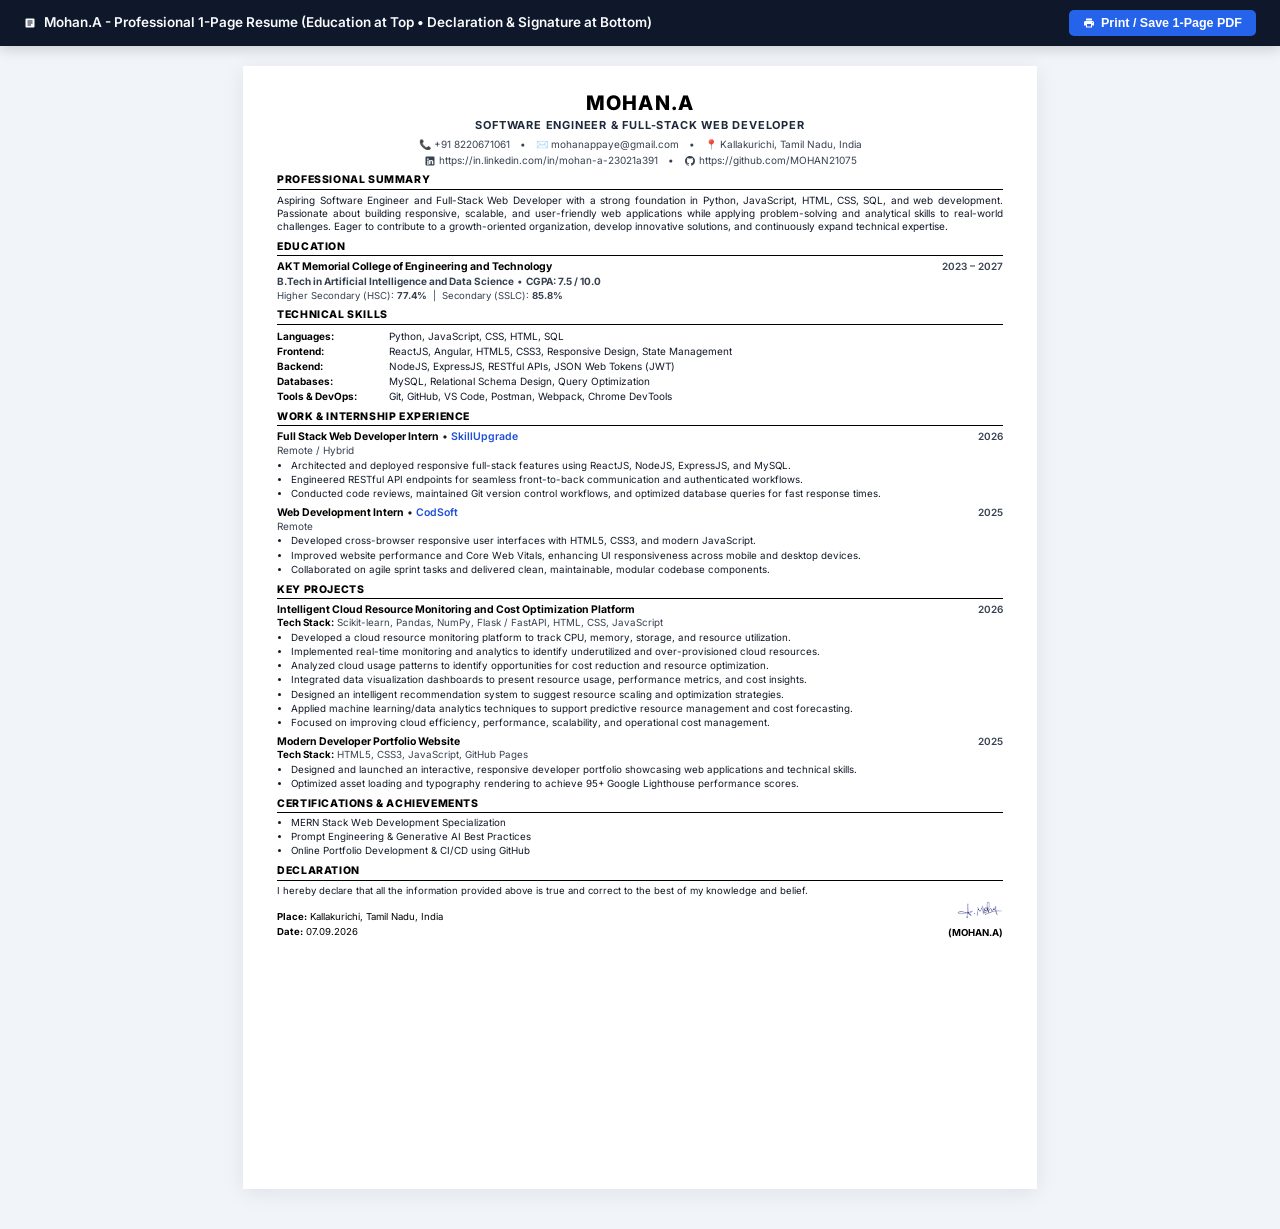
==== commit 4c93e678: "Add files via upload" ====
--- a/index.html
+++ b/index.html
@@ -6,20 +6,16 @@
   <title>MOHAN.A - Software Engineer &amp; Full-Stack Web Developer Resume</title>
   <link rel="preconnect" href="https://fonts.googleapis.com">
   <link rel="preconnect" href="https://fonts.gstatic.com" crossorigin>
-  <link href="https://fonts.googleapis.com/css2?family=Inter:wght@300;400;500;600;700;800&display=swap" rel="stylesheet">
+  <link href="https://fonts.googleapis.com/css2?family=Inter:wght@400;500;600;700;800&display=swap" rel="stylesheet">
   <style>
     :root {
-      --primary-color: #0f172a;
-      --accent-color: #1e293b;
-      --link-color: #2563eb;
-      --text-main: #1f2937;
-      --text-muted: #4b5563;
-      --text-light: #6b7280;
-      --border-color: #0f172a;
-      --border-light: #e2e8f0;
+      --primary-color: #000000;
+      --text-main: #111827;
+      --text-muted: #374151;
+      --text-light: #4b5563;
+      --border-color: #000000;
+      --link-color: #1d4ed8;
       --bg-page: #ffffff;
-      --tag-bg: #f1f5f9;
-      --line-height: 1.45;
     }
 
     * {
@@ -32,16 +28,16 @@
       font-family: 'Inter', -apple-system, BlinkMacSystemFont, "Segoe UI", Roboto, Helvetica, Arial, sans-serif;
       color: var(--text-main);
       background-color: #f1f5f9;
-      line-height: var(--line-height);
-      font-size: 13.5px;
+      font-size: 11px;
+      line-height: 1.32;
       -webkit-font-smoothing: antialiased;
     }
 
-    /* Action Toolbar (Hidden when printing) */
+    /* Top Action Toolbar */
     .no-print-toolbar {
       background: #0f172a;
       color: #f8fafc;
-      padding: 12px 24px;
+      padding: 10px 24px;
       display: flex;
       justify-content: space-between;
       align-items: center;
@@ -53,7 +49,7 @@
 
     .toolbar-title {
       font-weight: 600;
-      font-size: 14.5px;
+      font-size: 13.5px;
       display: flex;
       align-items: center;
       gap: 8px;
@@ -61,18 +57,18 @@
 
     .toolbar-actions {
       display: flex;
-      gap: 12px;
+      gap: 10px;
       align-items: center;
     }
 
     .btn {
-      padding: 8px 16px;
-      border-radius: 6px;
+      padding: 6px 14px;
+      border-radius: 5px;
       font-weight: 600;
-      font-size: 13px;
+      font-size: 12.5px;
       cursor: pointer;
       border: none;
-      transition: all 0.2s ease;
+      transition: all 0.15s ease;
       display: inline-flex;
       align-items: center;
       gap: 6px;
@@ -86,226 +82,186 @@
 
     .btn-primary:hover {
       background: #1d4ed8;
-      transform: translateY(-1px);
-    }
-
-    .btn-secondary {
-      background: #334155;
-      color: #f8fafc;
-    }
-
-    .btn-secondary:hover {
-      background: #475569;
     }
 
     /* Resume Container */
     .resume-wrapper {
-      max-width: 850px;
-      margin: 24px auto 40px auto;
+      width: 210mm;
+      max-width: 100%;
+      min-height: 297mm;
+      margin: 20px auto 40px auto;
       background: var(--bg-page);
-      box-shadow: 0 10px 30px rgba(0,0,0,0.08);
-      border-radius: 4px;
-      padding: 40px 48px;
-    }
-
-    /* Header Section */
+      box-shadow: 0 4px 20px rgba(0,0,0,0.08);
+      padding: 24px 34px 20px 34px;
+    }
+
+    /* Header */
     .header {
       text-align: center;
-      margin-bottom: 18px;
+      margin-bottom: 6px;
     }
 
     .header h1 {
-      font-size: 26px;
+      font-size: 20px;
       font-weight: 800;
-      letter-spacing: 1.5px;
+      letter-spacing: 1.2px;
       color: var(--primary-color);
-      margin-bottom: 4px;
+      margin-bottom: 2px;
+      text-transform: uppercase;
     }
 
     .header .subtitle {
-      font-size: 13px;
+      font-size: 11px;
       font-weight: 700;
-      letter-spacing: 1px;
-      color: #334155;
-      margin-bottom: 10px;
+      letter-spacing: 0.8px;
+      color: #1e293b;
+      margin-bottom: 5px;
       text-transform: uppercase;
     }
 
-    .contact-info {
+    .contact-line {
       display: flex;
       justify-content: center;
       flex-wrap: wrap;
-      gap: 12px;
-      font-size: 12.5px;
+      gap: 10px;
+      font-size: 10px;
       color: var(--text-muted);
-      margin-bottom: 6px;
-    }
-
-    .contact-info a {
+      margin-bottom: 3px;
+    }
+
+    .contact-line a {
       color: var(--text-muted);
       text-decoration: none;
       display: inline-flex;
       align-items: center;
-      gap: 4px;
-    }
-
-    .contact-info a:hover {
+      gap: 3px;
+    }
+
+    .contact-line a:hover {
       color: var(--link-color);
       text-decoration: underline;
     }
 
-    .contact-links-row {
-      display: flex;
-      justify-content: center;
-      flex-wrap: wrap;
-      gap: 14px;
-      font-size: 12.5px;
-    }
-
-    .contact-links-row a {
-      color: var(--text-muted);
-      text-decoration: none;
-      display: inline-flex;
-      align-items: center;
-      gap: 5px;
-    }
-
-    .contact-links-row a:hover {
-      color: var(--link-color);
-      text-decoration: underline;
-    }
-
     .icon-svg {
-      width: 14px;
-      height: 14px;
-      vertical-align: -2px;
+      width: 12px;
+      height: 12px;
+      vertical-align: -1.5px;
       fill: currentColor;
     }
 
     /* Section Component */
     .section {
-      margin-top: 16px;
-      page-break-inside: avoid;
-      break-inside: avoid;
+      margin-top: 6px;
     }
 
     .section-title {
-      font-size: 13px;
+      font-size: 10.5px;
       font-weight: 800;
-      letter-spacing: 0.8px;
+      letter-spacing: 0.6px;
       text-transform: uppercase;
-      color: #0f172a;
-      border-bottom: 1.5px solid #0f172a;
-      padding-bottom: 3px;
-      margin-bottom: 8px;
+      color: #000000;
+      border-bottom: 1.2px solid #000000;
+      padding-bottom: 1.5px;
+      margin-bottom: 4px;
     }
 
     .summary-text {
       text-align: justify;
-      color: #334155;
-      font-size: 13px;
-      line-height: 1.5;
-    }
-
-    /* Education Item */
-    .edu-item, .exp-item, .project-item {
-      margin-bottom: 12px;
+      color: var(--text-main);
+      font-size: 10px;
+      line-height: 1.34;
+    }
+
+    /* Item Blocks */
+    .item-block {
+      margin-bottom: 5px;
+    }
+
+    .item-block:last-child {
+      margin-bottom: 0;
     }
 
     .item-header {
       display: flex;
       justify-content: space-between;
       align-items: baseline;
+      font-size: 10.5px;
+    }
+
+    .item-title {
+      font-weight: 700;
+      color: #000000;
+    }
+
+    .item-date {
+      font-size: 10px;
+      font-weight: 600;
+      color: #374151;
+    }
+
+    .item-subtitle {
+      font-size: 10px;
+      color: #374151;
+      margin-top: 0.5px;
       margin-bottom: 2px;
-    }
-
-    .item-title {
-      font-size: 13.5px;
-      font-weight: 700;
-      color: #0f172a;
-    }
-
-    .item-company {
-      font-weight: 700;
-      color: #0f172a;
-    }
-
-    .item-date {
-      font-size: 12.5px;
-      font-weight: 600;
-      color: #475569;
-    }
-
-    .item-subtitle {
-      font-size: 13px;
-      color: #475569;
-      margin-bottom: 4px;
       display: flex;
       justify-content: space-between;
-    }
-
-    .item-badge {
-      font-weight: 600;
-      color: #0f172a;
     }
 
     /* Skills Table */
     .skills-table {
       width: 100%;
       border-collapse: collapse;
-      font-size: 13px;
-    }
-
-    .skills-table tr {
-      margin-bottom: 4px;
+      font-size: 10px;
     }
 
     .skills-table td {
-      padding: 2.5px 0;
+      padding: 1px 0;
       vertical-align: top;
+      line-height: 1.3;
     }
 
     .skills-table td.skill-category {
       font-weight: 700;
-      color: #0f172a;
-      width: 130px;
+      color: #000000;
+      width: 112px;
       white-space: nowrap;
     }
 
     .skills-table td.skill-list {
-      color: #334155;
+      color: var(--text-main);
     }
 
     /* Bullet List */
     .bullet-list {
-      margin-left: 18px;
+      margin-left: 14px;
       list-style-type: disc;
     }
 
     .bullet-list li {
-      margin-bottom: 3px;
-      color: #334155;
-      font-size: 12.8px;
-      line-height: 1.45;
+      margin-bottom: 1.5px;
+      color: var(--text-main);
+      font-size: 9.8px;
+      line-height: 1.3;
       text-align: justify;
     }
 
     .tech-stack-line {
-      font-size: 12.5px;
-      color: #475569;
+      font-size: 9.8px;
+      color: #374151;
+      margin-bottom: 2px;
+    }
+
+    .tech-stack-line strong {
+      color: #000000;
+    }
+
+    /* Declaration */
+    .declaration-content {
+      font-size: 9.6px;
+      color: var(--text-main);
+      line-height: 1.3;
       margin-bottom: 4px;
-    }
-
-    .tech-stack-line strong {
-      color: #1e293b;
-    }
-
-    /* Declaration Section */
-    .declaration-content {
-      font-size: 12.8px;
-      color: #334155;
-      line-height: 1.5;
-      margin-bottom: 10px;
       text-align: justify;
     }
 
@@ -313,13 +269,12 @@
       display: flex;
       justify-content: space-between;
       align-items: flex-end;
-      font-size: 12.5px;
-      color: #1e293b;
-      margin-top: 4px;
+      font-size: 9.6px;
+      color: #000000;
     }
 
     .declaration-left p {
-      margin-bottom: 3px;
+      margin-bottom: 1.5px;
     }
 
     .declaration-right {
@@ -330,26 +285,32 @@
     }
 
     .signature-image {
-      height: 44px;
+      height: 28px;
       width: auto;
-      max-width: 160px;
+      max-width: 140px;
       object-fit: contain;
-      margin-bottom: -4px;
+      margin-bottom: -2px;
       display: block;
     }
 
     .declaration-signature {
       font-weight: 700;
-      color: #0f172a;
-      letter-spacing: 0.5px;
-    }
-
-    /* Print Specific Styling */
+      color: #000000;
+    }
+
+    /* Print Setup for Strict 1-Page Layout */
     @media print {
-      body {
+      html, body {
         background-color: #fff;
-        font-size: 12px;
-        color: #111827;
+        width: 210mm;
+        height: 297mm;
+        margin: 0;
+        padding: 0;
+        font-size: 10px;
+        line-height: 1.28;
+        color: #000000;
+        -webkit-print-color-adjust: exact;
+        print-color-adjust: exact;
       }
 
       .no-print-toolbar {
@@ -357,66 +318,118 @@
       }
 
       .resume-wrapper {
-        margin: 0 auto;
+        width: 100%;
+        min-height: 100%;
+        margin: 0;
         padding: 0;
         box-shadow: none;
-        max-width: 100%;
-        width: 100%;
+      }
+
+      .header h1 {
+        font-size: 18.5px;
+        margin-bottom: 1.5px;
+      }
+
+      .header .subtitle {
+        font-size: 10.5px;
+        margin-bottom: 4px;
+      }
+
+      .contact-line {
+        font-size: 9.5px;
+        margin-bottom: 2px;
+        gap: 8px;
       }
 
       .section {
-        margin-top: 10px;
+        margin-top: 5px;
         page-break-inside: avoid;
         break-inside: avoid;
       }
 
       .section-title {
-        font-size: 12px;
-        padding-bottom: 2px;
-        margin-bottom: 6px;
+        font-size: 10px;
+        padding-bottom: 1px;
+        margin-bottom: 3px;
+        border-bottom: 1.2px solid #000000;
+      }
+
+      .summary-text {
+        font-size: 9.6px;
+        line-height: 1.3;
+      }
+
+      .item-header {
+        font-size: 10px;
+      }
+
+      .item-title {
+        font-size: 10px;
+      }
+
+      .item-date {
+        font-size: 9.5px;
+      }
+
+      .item-subtitle {
+        font-size: 9.5px;
+        margin-bottom: 1.5px;
+      }
+
+      .skills-table td {
+        padding: 0.8px 0;
+        font-size: 9.5px;
+        line-height: 1.25;
+      }
+
+      .skills-table td.skill-category {
+        width: 105px;
       }
 
       .bullet-list li {
-        font-size: 11.5px;
+        font-size: 9.3px;
+        line-height: 1.26;
+        margin-bottom: 1.2px;
+      }
+
+      .tech-stack-line {
+        font-size: 9.3px;
+        margin-bottom: 1.5px;
+      }
+
+      .declaration-content {
+        font-size: 9.2px;
+        line-height: 1.25;
         margin-bottom: 2px;
       }
 
-      .skills-table td {
-        padding: 2px 0;
-        font-size: 11.8px;
-      }
-
-      .header h1 {
-        font-size: 22px;
-      }
-
-      .header .subtitle {
-        font-size: 11.5px;
-      }
-
-      .summary-text {
-        font-size: 11.8px;
+      .declaration-footer {
+        font-size: 9.2px;
+      }
+
+      .signature-image {
+        height: 25px;
       }
 
       @page {
-        margin: 10mm 12mm;
         size: A4 portrait;
+        margin: 7mm 10mm 5mm 10mm;
       }
     }
   </style>
 </head>
 <body>
 
-  <!-- Top Action Toolbar -->
+  <!-- Action Toolbar (Hidden during print) -->
   <div class="no-print-toolbar">
     <div class="toolbar-title">
       <svg class="icon-svg" viewBox="0 0 24 24"><path d="M19 3H5c-1.1 0-2 .9-2 2v14c0 1.1.9 2 2 2h14c1.1 0 2-.9 2-2V5c0-1.1-.9-2-2-2zm-5 14H7v-2h7v2zm3-4H7v-2h10v2zm0-4H7V7h10v2z"/></svg>
-      <span>Mohan.A - Resume (Education at Top &bull; Declaration with Signature &amp; Date: 07.09.2026)</span>
+      <span>Mohan.A - Professional 1-Page Resume (Education at Top &bull; Declaration &amp; Signature at Bottom)</span>
     </div>
     <div class="toolbar-actions">
       <button class="btn btn-primary" onclick="window.print()">
         <svg class="icon-svg" viewBox="0 0 24 24"><path d="M19 8H5c-1.66 0-3 1.34-3 3v6h4v4h12v-4h4v-6c0-1.66-1.34-3-3-3zm-3 11H8v-5h8v5zm3-7c-.55 0-1-.45-1-1s.45-1 1-1 1 .45 1 1-.45 1-1 1zm-1-9H6v4h12V3z"/></svg>
-        Print / Save PDF
+        Print / Save 1-Page PDF
       </button>
     </div>
   </div>
@@ -427,7 +440,7 @@
       <h1>MOHAN.A</h1>
       <div class="subtitle">SOFTWARE ENGINEER &amp; FULL-STACK WEB DEVELOPER</div>
       
-      <div class="contact-info">
+      <div class="contact-line">
         <span>📞 +91 8220671061</span>
         <span>•</span>
         <span>✉️ <a href="mailto:mohanappaye@gmail.com">mohanappaye@gmail.com</a></span>
@@ -435,7 +448,7 @@
         <span>📍 Kallakurichi, Tamil Nadu, India</span>
       </div>
       
-      <div class="contact-links-row">
+      <div class="contact-line">
         <a href="https://in.linkedin.com/in/mohan-a-23021a391" target="_blank" rel="noreferrer">
           <svg class="icon-svg" viewBox="0 0 24 24"><path d="M19 3a2 2 0 0 1 2 2v14a2 2 0 0 1-2 2H5a2 2 0 0 1-2-2V5a2 2 0 0 1 2-2h14m-.5 15.5v-5.3a3.26 3.26 0 0 0-3.26-3.26c-.85 0-1.84.52-2.28 1.3v-1.11h-2.79v8.37h2.79v-4.93c0-.77.62-1.4 1.39-1.4a1.4 1.4 0 0 1 1.4 1.4v4.93h2.75M6.46 10.9v8.37H9.2V10.9H6.46M7.83 6.64a1.65 1.65 0 1 0-.01 3.3 1.65 1.65 0 0 0 .01-3.3Z"/></svg>
           https://in.linkedin.com/in/mohan-a-23021a391
@@ -459,21 +472,21 @@
     <!-- 2. EDUCATION (Positioned directly after Professional Summary, before Technical Skills) -->
     <section class="section">
       <h2 class="section-title">Education</h2>
-      <div class="edu-item">
+      <div class="item-block">
         <div class="item-header">
           <span class="item-title">AKT Memorial College of Engineering and Technology</span>
           <span class="item-date">2023 – 2027</span>
         </div>
         <div class="item-subtitle">
-          <span><strong>B.Tech in Artificial Intelligence and Data Science</strong> • <span class="item-badge">CGPA: 7.5 / 10.0</span></span>
-        </div>
-        <div style="font-size: 12.8px; color: #475569;">
+          <span><strong>B.Tech in Artificial Intelligence and Data Science</strong> • <strong>CGPA: 7.5 / 10.0</strong></span>
+        </div>
+        <div style="font-size: 9.6px; color: #374151;">
           Higher Secondary (HSC): <strong>77.4%</strong> &nbsp;|&nbsp; Secondary (SSLC): <strong>85.8%</strong>
         </div>
       </div>
     </section>
 
-    <!-- 3. TECHNICAL SKILLS (Positioned after Education) -->
+    <!-- 3. TECHNICAL SKILLS -->
     <section class="section">
       <h2 class="section-title">Technical Skills</h2>
       <table class="skills-table">
@@ -504,10 +517,10 @@
     <section class="section">
       <h2 class="section-title">Work &amp; Internship Experience</h2>
       
-      <div class="exp-item">
+      <div class="item-block">
         <div class="item-header">
           <div>
-            <span class="item-company">Full Stack Web Developer Intern</span> • <span style="font-weight:600; color:#2563eb;">SkillUpgrade</span>
+            <span class="item-title">Full Stack Web Developer Intern</span> • <span style="font-weight:600; color:#1d4ed8;">SkillUpgrade</span>
           </div>
           <span class="item-date">2026</span>
         </div>
@@ -521,10 +534,10 @@
         </ul>
       </div>
 
-      <div class="exp-item">
+      <div class="item-block">
         <div class="item-header">
           <div>
-            <span class="item-company">Web Development Intern</span> • <span style="font-weight:600; color:#2563eb;">CodSoft</span>
+            <span class="item-title">Web Development Intern</span> • <span style="font-weight:600; color:#1d4ed8;">CodSoft</span>
           </div>
           <span class="item-date">2025</span>
         </div>
@@ -543,7 +556,7 @@
     <section class="section">
       <h2 class="section-title">Key Projects</h2>
       
-      <div class="project-item">
+      <div class="item-block">
         <div class="item-header">
           <span class="item-title">Intelligent Cloud Resource Monitoring and Cost Optimization Platform</span>
           <span class="item-date">2026</span>
@@ -562,7 +575,7 @@
         </ul>
       </div>
 
-      <div class="project-item">
+      <div class="item-block">
         <div class="item-header">
           <span class="item-title">Modern Developer Portfolio Website</span>
           <span class="item-date">2025</span>
@@ -587,7 +600,7 @@
       </ul>
     </section>
 
-    <!-- 7. DECLARATION (At the bottom of the resume) -->
+    <!-- 7. DECLARATION -->
     <section class="section">
       <h2 class="section-title">Declaration</h2>
       <p class="declaration-content">
